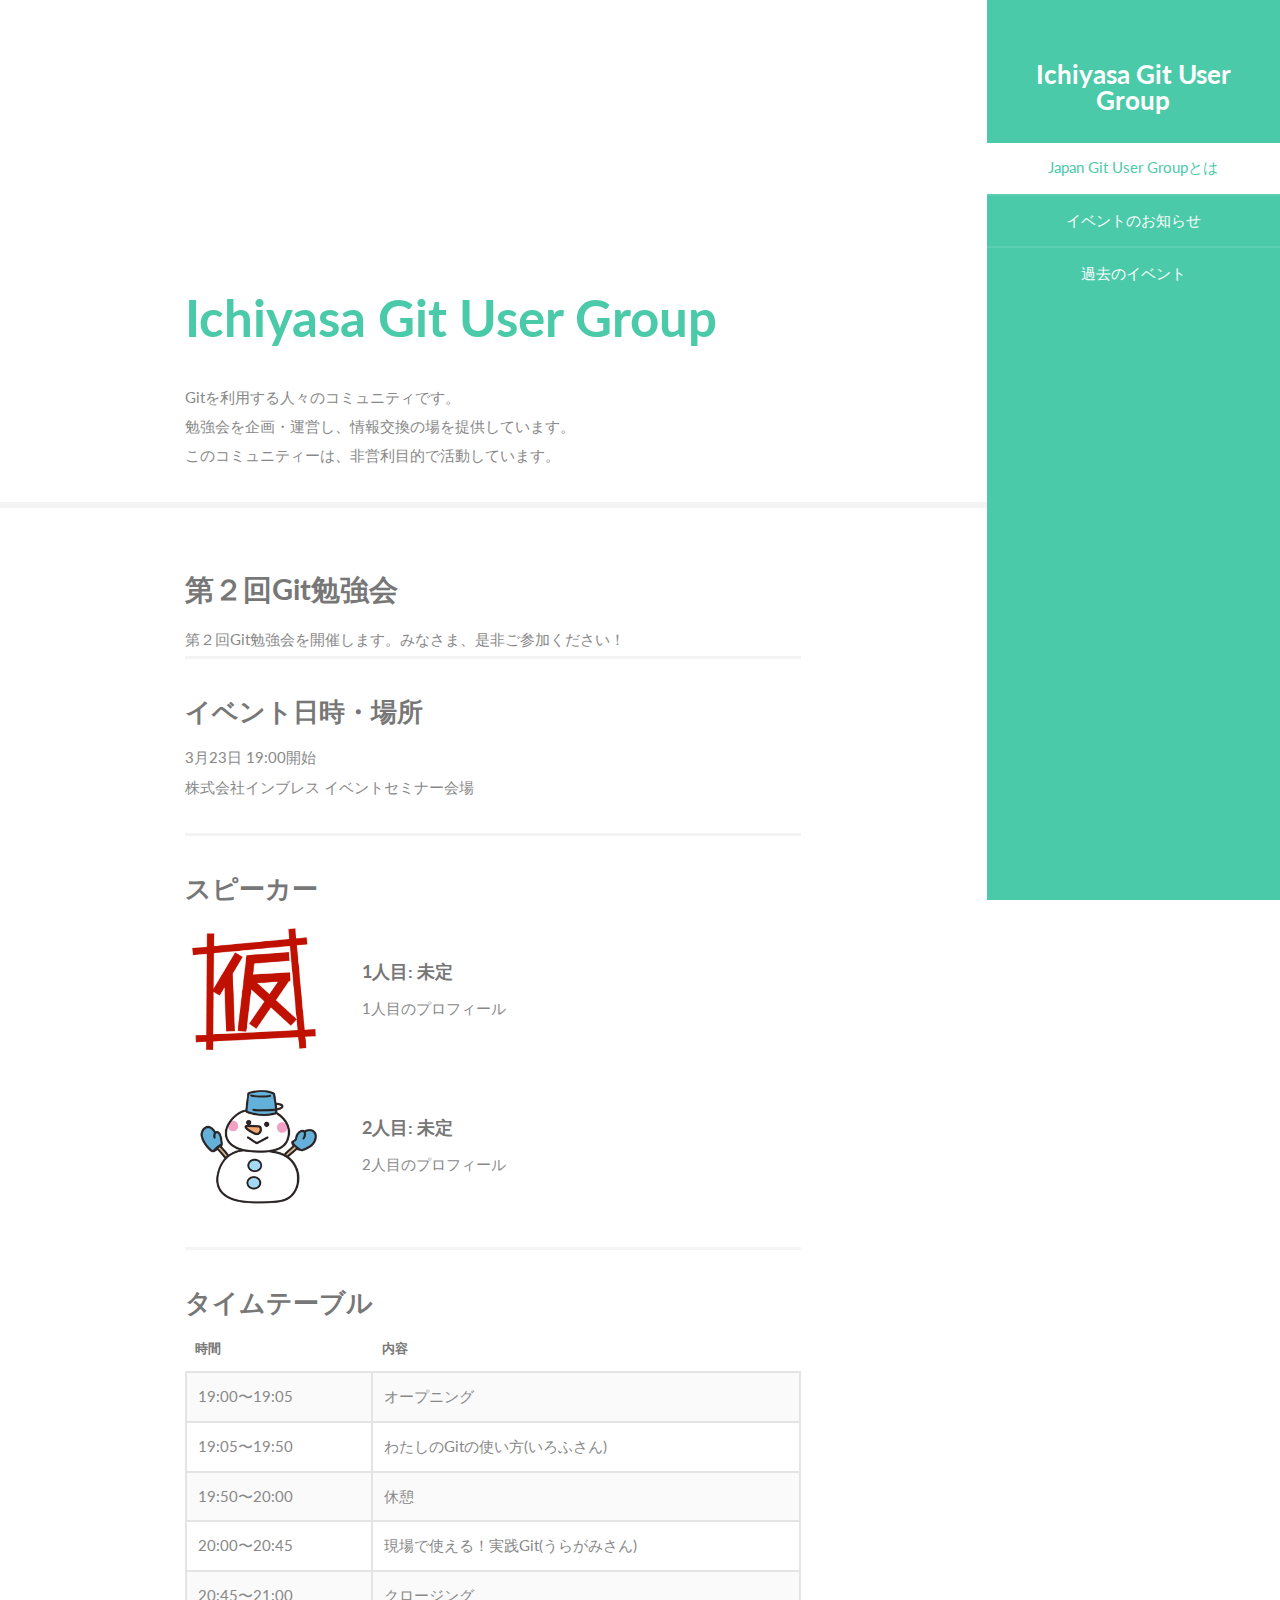
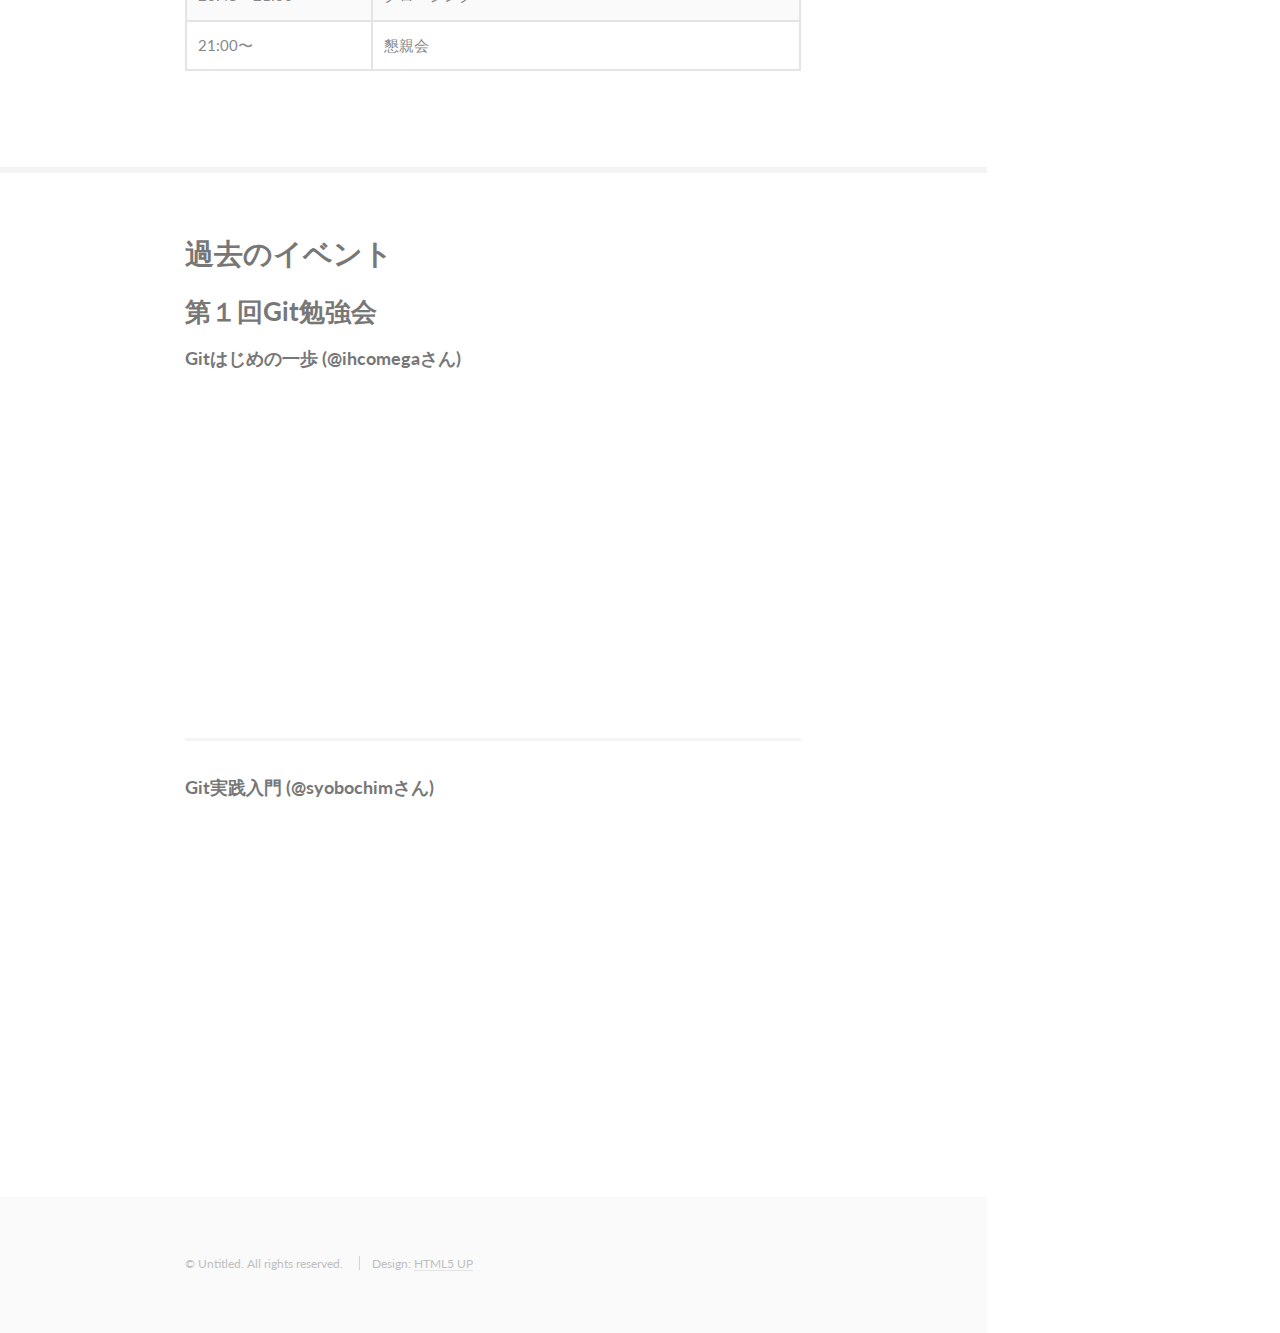
==== index.html @ 92451084 "セッション情報を記載した" ====
<!DOCTYPE HTML>
<!--
	Read Only by HTML5 UP
	html5up.net | @ajlkn
	Free for personal and commercial use under the CCA 3.0 license (html5up.net/license)
-->
<html>
<head>
    <title>Ichiyasa Git User Group</title>
    <meta charset="utf-8"/>
    <meta name="viewport" content="width=device-width, initial-scale=1"/>
    <link rel="stylesheet" href="assets/css/main.css"/>
</head>
<body>

<!-- Header -->
<section id="header">
    <header>
        <span class="image avatar"><img src="images/avatar.png" alt=""/></span>
        <h1 id="logo"><a href="#">Ichiyasa Git User Group</a></h1>
    </header>
    <nav id="nav">
        <ul>
            <li><a href="#one" class="active">Japan Git User Groupとは</a></li>
            <li><a href="#two">イベントのお知らせ</a></li>
            <li><a href="#three">過去のイベント</a></li>
        </ul>
    </nav>
</section>

<!-- Wrapper -->
<div id="wrapper">

    <!-- Main -->
    <div id="main">

        <!-- One -->
        <section id="one">
            <div class="container">
                <header class="major">
                    <h2>Ichiyasa Git User Group</h2>
                </header>
                <p>Gitを利用する人々のコミュニティです。</p>
                <p>勉強会を企画・運営し、情報交換の場を提供しています。</p>
                <p>このコミュニティーは、非営利目的で活動しています。</p>
            </div>
        </section>

        <!-- Two -->
        <section id="two">
            <div class="container">
                <h2>第２回Git勉強会</h2>
                <div class="features">
                    <p>第２回Git勉強会を開催します。みなさま、是非ご参加ください！</p>
                    <article>
                        <h3>イベント日時・場所</h3>
                        <p>3月23日 19:00開始</p>
                        <p>株式会社インブレス イベントセミナー会場</p>
                    </article>
                    <article>
                        <h3>スピーカー</h3>
                        <div class="speaker">
                            <img src="images/speaker1.png" alt="" class="image"/>
                            <div class="inner">
                                <h4>1人目: 未定</h4>
                                <p>1人目のプロフィール</p>
                            </div>
                        </div>
                        <div class="speaker">
                            <img src="images/speaker2.png" alt="" class="image"/>
                            <div class="inner">
                                <h4>2人目: 未定</h4>
                                <p>2人目のプロフィール</p>
                            </div>
                        </div>
                    </article>
                    <article>
                        <h3>タイムテーブル</h3>
                        <div class="table-wrapper">
                            <table class="alt">
                                <thead>
                                <tr>
                                    <th>時間</th>
                                    <th>内容</th>
                                </tr>
                                </thead>
                                <tbody>
                                <tr>
                                    <td>19:00〜19:05</td>
                                    <td>オープニング</td>
                                </tr>
                                <tr>
                                    <td>19:05〜19:50</td>
                                    <td>わたしのGitの使い方(いろふさん)</td>
                                </tr>
                                <tr>
                                    <td>19:50〜20:00</td>
                                    <td>休憩</td>
                                </tr>
                                <tr>
                                    <td>20:00〜20:45</td>
                                    <td>現場で使える！実践Git(うらがみさん)</td>
                                </tr>
                                <tr>
                                    <td>20:45〜21:00</td>
                                    <td>クロージング</td>
                                </tr>
                                <tr>
                                    <td>21:00〜</td>
                                    <td>懇親会</td>
                                </tr>
                                </tbody>
                            </table>
                        </div>
                    </article>
                </div>
            </div>
        </section>

        <!-- Three -->
        <section id="three">
            <div class="container">
                <h2>過去のイベント</h2>
                <h3>第１回Git勉強会</h3>
                <div class="features">
                    <article>
                        <h4>Gitはじめの一歩 (@ihcomegaさん)</h4>
                        <iframe width="560" height="315" src="https://www.youtube.com/embed/RZizY7tGPn8?rel=0"
                                frameborder="0" allow="autoplay; encrypted-media" allowfullscreen></iframe>
                    </article>
                    <article>
                        <h4>Git実践入門 (@syobochimさん)</h4>
                        <iframe width="560" height="315" src="https://www.youtube.com/embed/LocX863UA_w?rel=0"
                                frameborder="0" allow="autoplay; encrypted-media" allowfullscreen></iframe>
                    </article>
                </div>
            </div>
        </section>
    </div>

    <!-- Footer -->
    <section id="footer">
        <div class="container">
            <ul class="copyright">
                <li>&copy; Untitled. All rights reserved.</li>
                <li>Design: <a href="http://html5up.net">HTML5 UP</a></li>
            </ul>
        </div>
    </section>

</div>

<!-- Scripts -->
<script src="assets/js/jquery.min.js"></script>
<script src="assets/js/jquery.scrollzer.min.js"></script>
<script src="assets/js/jquery.scrolly.min.js"></script>
<script src="assets/js/skel.min.js"></script>
<script src="assets/js/util.js"></script>
<script src="assets/js/main.js"></script>

</body>
</html>
---- assets/css/main.css ----
@import url("font-awesome.min.css");
@import url("https://fonts.googleapis.com/css?family=Lato:400,400italic,700,700italic|Source+Code+Pro:400");

/*
	Read Only by HTML5 UP
	html5up.net | @ajlkn
	Free for personal and commercial use under the CCA 3.0 license (html5up.net/license)
*/

/* Reset */

html,
body,
div,
span,
applet,
object,
iframe,
h1,
h2,
h3,
h4,
h5,
h6,
p,
blockquote,
pre,
a,
abbr,
acronym,
address,
big,
cite,
code,
del,
dfn,
em,
img,
ins,
kbd,
q,
s,
samp,
small,
strike,
strong,
sub,
sup,
tt,
var,
b,
u,
i,
center,
dl,
dt,
dd,
ol,
ul,
li,
fieldset,
form,
label,
legend,
table,
caption,
tbody,
tfoot,
thead,
tr,
th,
td,
article,
aside,
canvas,
details,
embed,
figure,
figcaption,
footer,
header,
hgroup,
menu,
nav,
output,
ruby,
section,
summary,
time,
mark,
audio,
video {
	margin: 0;
	padding: 0;
	border: 0;
	font-size: 100%;
	font: inherit;
	vertical-align: baseline;
}

article,
aside,
details,
figcaption,
figure,
footer,
header,
hgroup,
menu,
nav,
section {
	display: block;
}

body {
	line-height: 1;
}

ol,
ul {
	list-style: none;
}

blockquote,
q {
	quotes: none;
}

blockquote:before,
blockquote:after,
q:before,
q:after {
	content: '';
	content: none;
}

table {
	border-collapse: collapse;
	border-spacing: 0;
}

body {
	-webkit-text-size-adjust: none;
}

/* Box Model */

*,
*:before,
*:after {
	-moz-box-sizing: border-box;
	-webkit-box-sizing: border-box;
	box-sizing: border-box;
}

/* Containers */

.container {
	margin-left: auto;
	margin-right: auto;
}

.container.\31 25\25 {
	width: 100%;
	max-width: 56.25em;
	min-width: 45em;
}

.container.\37 5\25 {
	width: 33.75em;
}

.container.\35 0\25 {
	width: 22.5em;
}

.container.\32 5\25 {
	width: 11.25em;
}

.container {
	width: 45em;
}

@media screen and (max-width: 1680px) {

	.container.\31 25\25 {
		width: 100%;
		max-width: 56.25em;
		min-width: 45em;
	}

	.container.\37 5\25 {
		width: 33.75em;
	}

	.container.\35 0\25 {
		width: 22.5em;
	}

	.container.\32 5\25 {
		width: 11.25em;
	}

	.container {
		width: 45em;
	}

}

@media screen and (max-width: 1280px) {

	.container.\31 25\25 {
		width: 100%;
		max-width: 52.5em;
		min-width: 42em;
	}

	.container.\37 5\25 {
		width: 31.5em;
	}

	.container.\35 0\25 {
		width: 21em;
	}

	.container.\32 5\25 {
		width: 10.5em;
	}

	.container {
		width: 42em;
	}

}

@media screen and (max-width: 1024px) {

	.container.\31 25\25 {
		width: 100%;
		max-width: 106.25%;
		min-width: 85%;
	}

	.container.\37 5\25 {
		width: 63.75%;
	}

	.container.\35 0\25 {
		width: 42.5%;
	}

	.container.\32 5\25 {
		width: 21.25%;
	}

	.container {
		width: 85% !important;
	}

}

@media screen and (max-width: 736px) {

	.container.\31 25\25 {
		width: 100%;
		max-width: 112.5%;
		min-width: 90%;
	}

	.container.\37 5\25 {
		width: 67.5%;
	}

	.container.\35 0\25 {
		width: 45%;
	}

	.container.\32 5\25 {
		width: 22.5%;
	}

	.container {
		width: 90% !important;
	}

}

@media screen and (max-width: 480px) {

	.container.\31 25\25 {
		width: 100%;
		max-width: 112.5%;
		min-width: 90%;
	}

	.container.\37 5\25 {
		width: 67.5%;
	}

	.container.\35 0\25 {
		width: 45%;
	}

	.container.\32 5\25 {
		width: 22.5%;
	}

	.container {
		width: 90% !important;
	}

}

/* Grid */

.row {
	border-bottom: solid 1px transparent;
	-moz-box-sizing: border-box;
	-webkit-box-sizing: border-box;
	box-sizing: border-box;
}

.row>* {
	float: left;
	-moz-box-sizing: border-box;
	-webkit-box-sizing: border-box;
	box-sizing: border-box;
}

.row:after,
.row:before {
	content: '';
	display: block;
	clear: both;
	height: 0;
}

.row.uniform>*> :first-child {
	margin-top: 0;
}

.row.uniform>*> :last-child {
	margin-bottom: 0;
}

.row.\30 \25>* {
	padding: 0 0 0 0em;
}

.row.\30 \25 {
	margin: 0 0 -1px 0em;
}

.row.uniform.\30 \25>* {
	padding: 0em 0 0 0em;
}

.row.uniform.\30 \25 {
	margin: 0em 0 -1px 0em;
}

.row>* {
	padding: 0 0 0 2em;
}

.row {
	margin: 0 0 -1px -2em;
}

.row.uniform>* {
	padding: 2em 0 0 2em;
}

.row.uniform {
	margin: -2em 0 -1px -2em;
}

.row.\32 00\25>* {
	padding: 0 0 0 4em;
}

.row.\32 00\25 {
	margin: 0 0 -1px -4em;
}

.row.uniform.\32 00\25>* {
	padding: 4em 0 0 4em;
}

.row.uniform.\32 00\25 {
	margin: -4em 0 -1px -4em;
}

.row.\31 50\25>* {
	padding: 0 0 0 3em;
}

.row.\31 50\25 {
	margin: 0 0 -1px -3em;
}

.row.uniform.\31 50\25>* {
	padding: 3em 0 0 3em;
}

.row.uniform.\31 50\25 {
	margin: -3em 0 -1px -3em;
}

.row.\35 0\25>* {
	padding: 0 0 0 1em;
}

.row.\35 0\25 {
	margin: 0 0 -1px -1em;
}

.row.uniform.\35 0\25>* {
	padding: 1em 0 0 1em;
}

.row.uniform.\35 0\25 {
	margin: -1em 0 -1px -1em;
}

.row.\32 5\25>* {
	padding: 0 0 0 0.5em;
}

.row.\32 5\25 {
	margin: 0 0 -1px -0.5em;
}

.row.uniform.\32 5\25>* {
	padding: 0.5em 0 0 0.5em;
}

.row.uniform.\32 5\25 {
	margin: -0.5em 0 -1px -0.5em;
}

.\31 2u,
.\31 2u\24 {
	width: 100%;
	clear: none;
	margin-left: 0;
}

.\31 1u,
.\31 1u\24 {
	width: 91.6666666667%;
	clear: none;
	margin-left: 0;
}

.\31 0u,
.\31 0u\24 {
	width: 83.3333333333%;
	clear: none;
	margin-left: 0;
}

.\39 u,
.\39 u\24 {
	width: 75%;
	clear: none;
	margin-left: 0;
}

.\38 u,
.\38 u\24 {
	width: 66.6666666667%;
	clear: none;
	margin-left: 0;
}

.\37 u,
.\37 u\24 {
	width: 58.3333333333%;
	clear: none;
	margin-left: 0;
}

.\36 u,
.\36 u\24 {
	width: 50%;
	clear: none;
	margin-left: 0;
}

.\35 u,
.\35 u\24 {
	width: 41.6666666667%;
	clear: none;
	margin-left: 0;
}

.\34 u,
.\34 u\24 {
	width: 33.3333333333%;
	clear: none;
	margin-left: 0;
}

.\33 u,
.\33 u\24 {
	width: 25%;
	clear: none;
	margin-left: 0;
}

.\32 u,
.\32 u\24 {
	width: 16.6666666667%;
	clear: none;
	margin-left: 0;
}

.\31 u,
.\31 u\24 {
	width: 8.3333333333%;
	clear: none;
	margin-left: 0;
}

.\31 2u\24+*,
.\31 1u\24+*,
.\31 0u\24+*,
.\39 u\24+*,
.\38 u\24+*,
.\37 u\24+*,
.\36 u\24+*,
.\35 u\24+*,
.\34 u\24+*,
.\33 u\24+*,
.\32 u\24+*,
.\31 u\24+* {
	clear: left;
}

.\-11u {
	margin-left: 91.66667%;
}

.\-10u {
	margin-left: 83.33333%;
}

.\-9u {
	margin-left: 75%;
}

.\-8u {
	margin-left: 66.66667%;
}

.\-7u {
	margin-left: 58.33333%;
}

.\-6u {
	margin-left: 50%;
}

.\-5u {
	margin-left: 41.66667%;
}

.\-4u {
	margin-left: 33.33333%;
}

.\-3u {
	margin-left: 25%;
}

.\-2u {
	margin-left: 16.66667%;
}

.\-1u {
	margin-left: 8.33333%;
}

@media screen and (max-width: 1680px) {

	.row>* {
		padding: 0 0 0 2em;
	}

	.row {
		margin: 0 0 -1px -2em;
	}

	.row.uniform>* {
		padding: 2em 0 0 2em;
	}

	.row.uniform {
		margin: -2em 0 -1px -2em;
	}

	.row.\32 00\25>* {
		padding: 0 0 0 4em;
	}

	.row.\32 00\25 {
		margin: 0 0 -1px -4em;
	}

	.row.uniform.\32 00\25>* {
		padding: 4em 0 0 4em;
	}

	.row.uniform.\32 00\25 {
		margin: -4em 0 -1px -4em;
	}

	.row.\31 50\25>* {
		padding: 0 0 0 3em;
	}

	.row.\31 50\25 {
		margin: 0 0 -1px -3em;
	}

	.row.uniform.\31 50\25>* {
		padding: 3em 0 0 3em;
	}

	.row.uniform.\31 50\25 {
		margin: -3em 0 -1px -3em;
	}

	.row.\35 0\25>* {
		padding: 0 0 0 1em;
	}

	.row.\35 0\25 {
		margin: 0 0 -1px -1em;
	}

	.row.uniform.\35 0\25>* {
		padding: 1em 0 0 1em;
	}

	.row.uniform.\35 0\25 {
		margin: -1em 0 -1px -1em;
	}

	.row.\32 5\25>* {
		padding: 0 0 0 0.5em;
	}

	.row.\32 5\25 {
		margin: 0 0 -1px -0.5em;
	}

	.row.uniform.\32 5\25>* {
		padding: 0.5em 0 0 0.5em;
	}

	.row.uniform.\32 5\25 {
		margin: -0.5em 0 -1px -0.5em;
	}

	.\31 2u\28xlarge\29,
	.\31 2u\24\28xlarge\29 {
		width: 100%;
		clear: none;
		margin-left: 0;
	}

	.\31 1u\28xlarge\29,
	.\31 1u\24\28xlarge\29 {
		width: 91.6666666667%;
		clear: none;
		margin-left: 0;
	}

	.\31 0u\28xlarge\29,
	.\31 0u\24\28xlarge\29 {
		width: 83.3333333333%;
		clear: none;
		margin-left: 0;
	}

	.\39 u\28xlarge\29,
	.\39 u\24\28xlarge\29 {
		width: 75%;
		clear: none;
		margin-left: 0;
	}

	.\38 u\28xlarge\29,
	.\38 u\24\28xlarge\29 {
		width: 66.6666666667%;
		clear: none;
		margin-left: 0;
	}

	.\37 u\28xlarge\29,
	.\37 u\24\28xlarge\29 {
		width: 58.3333333333%;
		clear: none;
		margin-left: 0;
	}

	.\36 u\28xlarge\29,
	.\36 u\24\28xlarge\29 {
		width: 50%;
		clear: none;
		margin-left: 0;
	}

	.\35 u\28xlarge\29,
	.\35 u\24\28xlarge\29 {
		width: 41.6666666667%;
		clear: none;
		margin-left: 0;
	}

	.\34 u\28xlarge\29,
	.\34 u\24\28xlarge\29 {
		width: 33.3333333333%;
		clear: none;
		margin-left: 0;
	}

	.\33 u\28xlarge\29,
	.\33 u\24\28xlarge\29 {
		width: 25%;
		clear: none;
		margin-left: 0;
	}

	.\32 u\28xlarge\29,
	.\32 u\24\28xlarge\29 {
		width: 16.6666666667%;
		clear: none;
		margin-left: 0;
	}

	.\31 u\28xlarge\29,
	.\31 u\24\28xlarge\29 {
		width: 8.3333333333%;
		clear: none;
		margin-left: 0;
	}

	.\31 2u\24\28xlarge\29+*,
	.\31 1u\24\28xlarge\29+*,
	.\31 0u\24\28xlarge\29+*,
	.\39 u\24\28xlarge\29+*,
	.\38 u\24\28xlarge\29+*,
	.\37 u\24\28xlarge\29+*,
	.\36 u\24\28xlarge\29+*,
	.\35 u\24\28xlarge\29+*,
	.\34 u\24\28xlarge\29+*,
	.\33 u\24\28xlarge\29+*,
	.\32 u\24\28xlarge\29+*,
	.\31 u\24\28xlarge\29+* {
		clear: left;
	}

	.\-11u\28xlarge\29 {
		margin-left: 91.66667%;
	}

	.\-10u\28xlarge\29 {
		margin-left: 83.33333%;
	}

	.\-9u\28xlarge\29 {
		margin-left: 75%;
	}

	.\-8u\28xlarge\29 {
		margin-left: 66.66667%;
	}

	.\-7u\28xlarge\29 {
		margin-left: 58.33333%;
	}

	.\-6u\28xlarge\29 {
		margin-left: 50%;
	}

	.\-5u\28xlarge\29 {
		margin-left: 41.66667%;
	}

	.\-4u\28xlarge\29 {
		margin-left: 33.33333%;
	}

	.\-3u\28xlarge\29 {
		margin-left: 25%;
	}

	.\-2u\28xlarge\29 {
		margin-left: 16.66667%;
	}

	.\-1u\28xlarge\29 {
		margin-left: 8.33333%;
	}

}

@media screen and (max-width: 1280px) {

	.row>* {
		padding: 0 0 0 1.5em;
	}

	.row {
		margin: 0 0 -1px -1.5em;
	}

	.row.uniform>* {
		padding: 1.5em 0 0 1.5em;
	}

	.row.uniform {
		margin: -1.5em 0 -1px -1.5em;
	}

	.row.\32 00\25>* {
		padding: 0 0 0 3em;
	}

	.row.\32 00\25 {
		margin: 0 0 -1px -3em;
	}

	.row.uniform.\32 00\25>* {
		padding: 3em 0 0 3em;
	}

	.row.uniform.\32 00\25 {
		margin: -3em 0 -1px -3em;
	}

	.row.\31 50\25>* {
		padding: 0 0 0 2.25em;
	}

	.row.\31 50\25 {
		margin: 0 0 -1px -2.25em;
	}

	.row.uniform.\31 50\25>* {
		padding: 2.25em 0 0 2.25em;
	}

	.row.uniform.\31 50\25 {
		margin: -2.25em 0 -1px -2.25em;
	}

	.row.\35 0\25>* {
		padding: 0 0 0 0.75em;
	}

	.row.\35 0\25 {
		margin: 0 0 -1px -0.75em;
	}

	.row.uniform.\35 0\25>* {
		padding: 0.75em 0 0 0.75em;
	}

	.row.uniform.\35 0\25 {
		margin: -0.75em 0 -1px -0.75em;
	}

	.row.\32 5\25>* {
		padding: 0 0 0 0.375em;
	}

	.row.\32 5\25 {
		margin: 0 0 -1px -0.375em;
	}

	.row.uniform.\32 5\25>* {
		padding: 0.375em 0 0 0.375em;
	}

	.row.uniform.\32 5\25 {
		margin: -0.375em 0 -1px -0.375em;
	}

	.\31 2u\28large\29,
	.\31 2u\24\28large\29 {
		width: 100%;
		clear: none;
		margin-left: 0;
	}

	.\31 1u\28large\29,
	.\31 1u\24\28large\29 {
		width: 91.6666666667%;
		clear: none;
		margin-left: 0;
	}

	.\31 0u\28large\29,
	.\31 0u\24\28large\29 {
		width: 83.3333333333%;
		clear: none;
		margin-left: 0;
	}

	.\39 u\28large\29,
	.\39 u\24\28large\29 {
		width: 75%;
		clear: none;
		margin-left: 0;
	}

	.\38 u\28large\29,
	.\38 u\24\28large\29 {
		width: 66.6666666667%;
		clear: none;
		margin-left: 0;
	}

	.\37 u\28large\29,
	.\37 u\24\28large\29 {
		width: 58.3333333333%;
		clear: none;
		margin-left: 0;
	}

	.\36 u\28large\29,
	.\36 u\24\28large\29 {
		width: 50%;
		clear: none;
		margin-left: 0;
	}

	.\35 u\28large\29,
	.\35 u\24\28large\29 {
		width: 41.6666666667%;
		clear: none;
		margin-left: 0;
	}

	.\34 u\28large\29,
	.\34 u\24\28large\29 {
		width: 33.3333333333%;
		clear: none;
		margin-left: 0;
	}

	.\33 u\28large\29,
	.\33 u\24\28large\29 {
		width: 25%;
		clear: none;
		margin-left: 0;
	}

	.\32 u\28large\29,
	.\32 u\24\28large\29 {
		width: 16.6666666667%;
		clear: none;
		margin-left: 0;
	}

	.\31 u\28large\29,
	.\31 u\24\28large\29 {
		width: 8.3333333333%;
		clear: none;
		margin-left: 0;
	}

	.\31 2u\24\28large\29+*,
	.\31 1u\24\28large\29+*,
	.\31 0u\24\28large\29+*,
	.\39 u\24\28large\29+*,
	.\38 u\24\28large\29+*,
	.\37 u\24\28large\29+*,
	.\36 u\24\28large\29+*,
	.\35 u\24\28large\29+*,
	.\34 u\24\28large\29+*,
	.\33 u\24\28large\29+*,
	.\32 u\24\28large\29+*,
	.\31 u\24\28large\29+* {
		clear: left;
	}

	.\-11u\28large\29 {
		margin-left: 91.66667%;
	}

	.\-10u\28large\29 {
		margin-left: 83.33333%;
	}

	.\-9u\28large\29 {
		margin-left: 75%;
	}

	.\-8u\28large\29 {
		margin-left: 66.66667%;
	}

	.\-7u\28large\29 {
		margin-left: 58.33333%;
	}

	.\-6u\28large\29 {
		margin-left: 50%;
	}

	.\-5u\28large\29 {
		margin-left: 41.66667%;
	}

	.\-4u\28large\29 {
		margin-left: 33.33333%;
	}

	.\-3u\28large\29 {
		margin-left: 25%;
	}

	.\-2u\28large\29 {
		margin-left: 16.66667%;
	}

	.\-1u\28large\29 {
		margin-left: 8.33333%;
	}

}

@media screen and (max-width: 1024px) {

	.row>* {
		padding: 0 0 0 1.5em;
	}

	.row {
		margin: 0 0 -1px -1.5em;
	}

	.row.uniform>* {
		padding: 1.5em 0 0 1.5em;
	}

	.row.uniform {
		margin: -1.5em 0 -1px -1.5em;
	}

	.row.\32 00\25>* {
		padding: 0 0 0 3em;
	}

	.row.\32 00\25 {
		margin: 0 0 -1px -3em;
	}

	.row.uniform.\32 00\25>* {
		padding: 3em 0 0 3em;
	}

	.row.uniform.\32 00\25 {
		margin: -3em 0 -1px -3em;
	}

	.row.\31 50\25>* {
		padding: 0 0 0 2.25em;
	}

	.row.\31 50\25 {
		margin: 0 0 -1px -2.25em;
	}

	.row.uniform.\31 50\25>* {
		padding: 2.25em 0 0 2.25em;
	}

	.row.uniform.\31 50\25 {
		margin: -2.25em 0 -1px -2.25em;
	}

	.row.\35 0\25>* {
		padding: 0 0 0 0.75em;
	}

	.row.\35 0\25 {
		margin: 0 0 -1px -0.75em;
	}

	.row.uniform.\35 0\25>* {
		padding: 0.75em 0 0 0.75em;
	}

	.row.uniform.\35 0\25 {
		margin: -0.75em 0 -1px -0.75em;
	}

	.row.\32 5\25>* {
		padding: 0 0 0 0.375em;
	}

	.row.\32 5\25 {
		margin: 0 0 -1px -0.375em;
	}

	.row.uniform.\32 5\25>* {
		padding: 0.375em 0 0 0.375em;
	}

	.row.uniform.\32 5\25 {
		margin: -0.375em 0 -1px -0.375em;
	}

	.\31 2u\28medium\29,
	.\31 2u\24\28medium\29 {
		width: 100%;
		clear: none;
		margin-left: 0;
	}

	.\31 1u\28medium\29,
	.\31 1u\24\28medium\29 {
		width: 91.6666666667%;
		clear: none;
		margin-left: 0;
	}

	.\31 0u\28medium\29,
	.\31 0u\24\28medium\29 {
		width: 83.3333333333%;
		clear: none;
		margin-left: 0;
	}

	.\39 u\28medium\29,
	.\39 u\24\28medium\29 {
		width: 75%;
		clear: none;
		margin-left: 0;
	}

	.\38 u\28medium\29,
	.\38 u\24\28medium\29 {
		width: 66.6666666667%;
		clear: none;
		margin-left: 0;
	}

	.\37 u\28medium\29,
	.\37 u\24\28medium\29 {
		width: 58.3333333333%;
		clear: none;
		margin-left: 0;
	}

	.\36 u\28medium\29,
	.\36 u\24\28medium\29 {
		width: 50%;
		clear: none;
		margin-left: 0;
	}

	.\35 u\28medium\29,
	.\35 u\24\28medium\29 {
		width: 41.6666666667%;
		clear: none;
		margin-left: 0;
	}

	.\34 u\28medium\29,
	.\34 u\24\28medium\29 {
		width: 33.3333333333%;
		clear: none;
		margin-left: 0;
	}

	.\33 u\28medium\29,
	.\33 u\24\28medium\29 {
		width: 25%;
		clear: none;
		margin-left: 0;
	}

	.\32 u\28medium\29,
	.\32 u\24\28medium\29 {
		width: 16.6666666667%;
		clear: none;
		margin-left: 0;
	}

	.\31 u\28medium\29,
	.\31 u\24\28medium\29 {
		width: 8.3333333333%;
		clear: none;
		margin-left: 0;
	}

	.\31 2u\24\28medium\29+*,
	.\31 1u\24\28medium\29+*,
	.\31 0u\24\28medium\29+*,
	.\39 u\24\28medium\29+*,
	.\38 u\24\28medium\29+*,
	.\37 u\24\28medium\29+*,
	.\36 u\24\28medium\29+*,
	.\35 u\24\28medium\29+*,
	.\34 u\24\28medium\29+*,
	.\33 u\24\28medium\29+*,
	.\32 u\24\28medium\29+*,
	.\31 u\24\28medium\29+* {
		clear: left;
	}

	.\-11u\28medium\29 {
		margin-left: 91.66667%;
	}

	.\-10u\28medium\29 {
		margin-left: 83.33333%;
	}

	.\-9u\28medium\29 {
		margin-left: 75%;
	}

	.\-8u\28medium\29 {
		margin-left: 66.66667%;
	}

	.\-7u\28medium\29 {
		margin-left: 58.33333%;
	}

	.\-6u\28medium\29 {
		margin-left: 50%;
	}

	.\-5u\28medium\29 {
		margin-left: 41.66667%;
	}

	.\-4u\28medium\29 {
		margin-left: 33.33333%;
	}

	.\-3u\28medium\29 {
		margin-left: 25%;
	}

	.\-2u\28medium\29 {
		margin-left: 16.66667%;
	}

	.\-1u\28medium\29 {
		margin-left: 8.33333%;
	}

}

@media screen and (max-width: 736px) {

	.row>* {
		padding: 0 0 0 1.25em;
	}

	.row {
		margin: 0 0 -1px -1.25em;
	}

	.row.uniform>* {
		padding: 1.25em 0 0 1.25em;
	}

	.row.uniform {
		margin: -1.25em 0 -1px -1.25em;
	}

	.row.\32 00\25>* {
		padding: 0 0 0 2.5em;
	}

	.row.\32 00\25 {
		margin: 0 0 -1px -2.5em;
	}

	.row.uniform.\32 00\25>* {
		padding: 2.5em 0 0 2.5em;
	}

	.row.uniform.\32 00\25 {
		margin: -2.5em 0 -1px -2.5em;
	}

	.row.\31 50\25>* {
		padding: 0 0 0 1.875em;
	}

	.row.\31 50\25 {
		margin: 0 0 -1px -1.875em;
	}

	.row.uniform.\31 50\25>* {
		padding: 1.875em 0 0 1.875em;
	}

	.row.uniform.\31 50\25 {
		margin: -1.875em 0 -1px -1.875em;
	}

	.row.\35 0\25>* {
		padding: 0 0 0 0.625em;
	}

	.row.\35 0\25 {
		margin: 0 0 -1px -0.625em;
	}

	.row.uniform.\35 0\25>* {
		padding: 0.625em 0 0 0.625em;
	}

	.row.uniform.\35 0\25 {
		margin: -0.625em 0 -1px -0.625em;
	}

	.row.\32 5\25>* {
		padding: 0 0 0 0.3125em;
	}

	.row.\32 5\25 {
		margin: 0 0 -1px -0.3125em;
	}

	.row.uniform.\32 5\25>* {
		padding: 0.3125em 0 0 0.3125em;
	}

	.row.uniform.\32 5\25 {
		margin: -0.3125em 0 -1px -0.3125em;
	}

	.\31 2u\28small\29,
	.\31 2u\24\28small\29 {
		width: 100%;
		clear: none;
		margin-left: 0;
	}

	.\31 1u\28small\29,
	.\31 1u\24\28small\29 {
		width: 91.6666666667%;
		clear: none;
		margin-left: 0;
	}

	.\31 0u\28small\29,
	.\31 0u\24\28small\29 {
		width: 83.3333333333%;
		clear: none;
		margin-left: 0;
	}

	.\39 u\28small\29,
	.\39 u\24\28small\29 {
		width: 75%;
		clear: none;
		margin-left: 0;
	}

	.\38 u\28small\29,
	.\38 u\24\28small\29 {
		width: 66.6666666667%;
		clear: none;
		margin-left: 0;
	}

	.\37 u\28small\29,
	.\37 u\24\28small\29 {
		width: 58.3333333333%;
		clear: none;
		margin-left: 0;
	}

	.\36 u\28small\29,
	.\36 u\24\28small\29 {
		width: 50%;
		clear: none;
		margin-left: 0;
	}

	.\35 u\28small\29,
	.\35 u\24\28small\29 {
		width: 41.6666666667%;
		clear: none;
		margin-left: 0;
	}

	.\34 u\28small\29,
	.\34 u\24\28small\29 {
		width: 33.3333333333%;
		clear: none;
		margin-left: 0;
	}

	.\33 u\28small\29,
	.\33 u\24\28small\29 {
		width: 25%;
		clear: none;
		margin-left: 0;
	}

	.\32 u\28small\29,
	.\32 u\24\28small\29 {
		width: 16.6666666667%;
		clear: none;
		margin-left: 0;
	}

	.\31 u\28small\29,
	.\31 u\24\28small\29 {
		width: 8.3333333333%;
		clear: none;
		margin-left: 0;
	}

	.\31 2u\24\28small\29+*,
	.\31 1u\24\28small\29+*,
	.\31 0u\24\28small\29+*,
	.\39 u\24\28small\29+*,
	.\38 u\24\28small\29+*,
	.\37 u\24\28small\29+*,
	.\36 u\24\28small\29+*,
	.\35 u\24\28small\29+*,
	.\34 u\24\28small\29+*,
	.\33 u\24\28small\29+*,
	.\32 u\24\28small\29+*,
	.\31 u\24\28small\29+* {
		clear: left;
	}

	.\-11u\28small\29 {
		margin-left: 91.66667%;
	}

	.\-10u\28small\29 {
		margin-left: 83.33333%;
	}

	.\-9u\28small\29 {
		margin-left: 75%;
	}

	.\-8u\28small\29 {
		margin-left: 66.66667%;
	}

	.\-7u\28small\29 {
		margin-left: 58.33333%;
	}

	.\-6u\28small\29 {
		margin-left: 50%;
	}

	.\-5u\28small\29 {
		margin-left: 41.66667%;
	}

	.\-4u\28small\29 {
		margin-left: 33.33333%;
	}

	.\-3u\28small\29 {
		margin-left: 25%;
	}

	.\-2u\28small\29 {
		margin-left: 16.66667%;
	}

	.\-1u\28small\29 {
		margin-left: 8.33333%;
	}

}

@media screen and (max-width: 480px) {

	.row>* {
		padding: 0 0 0 1.25em;
	}

	.row {
		margin: 0 0 -1px -1.25em;
	}

	.row.uniform>* {
		padding: 1.25em 0 0 1.25em;
	}

	.row.uniform {
		margin: -1.25em 0 -1px -1.25em;
	}

	.row.\32 00\25>* {
		padding: 0 0 0 2.5em;
	}

	.row.\32 00\25 {
		margin: 0 0 -1px -2.5em;
	}

	.row.uniform.\32 00\25>* {
		padding: 2.5em 0 0 2.5em;
	}

	.row.uniform.\32 00\25 {
		margin: -2.5em 0 -1px -2.5em;
	}

	.row.\31 50\25>* {
		padding: 0 0 0 1.875em;
	}

	.row.\31 50\25 {
		margin: 0 0 -1px -1.875em;
	}

	.row.uniform.\31 50\25>* {
		padding: 1.875em 0 0 1.875em;
	}

	.row.uniform.\31 50\25 {
		margin: -1.875em 0 -1px -1.875em;
	}

	.row.\35 0\25>* {
		padding: 0 0 0 0.625em;
	}

	.row.\35 0\25 {
		margin: 0 0 -1px -0.625em;
	}

	.row.uniform.\35 0\25>* {
		padding: 0.625em 0 0 0.625em;
	}

	.row.uniform.\35 0\25 {
		margin: -0.625em 0 -1px -0.625em;
	}

	.row.\32 5\25>* {
		padding: 0 0 0 0.3125em;
	}

	.row.\32 5\25 {
		margin: 0 0 -1px -0.3125em;
	}

	.row.uniform.\32 5\25>* {
		padding: 0.3125em 0 0 0.3125em;
	}

	.row.uniform.\32 5\25 {
		margin: -0.3125em 0 -1px -0.3125em;
	}

	.\31 2u\28xsmall\29,
	.\31 2u\24\28xsmall\29 {
		width: 100%;
		clear: none;
		margin-left: 0;
	}

	.\31 1u\28xsmall\29,
	.\31 1u\24\28xsmall\29 {
		width: 91.6666666667%;
		clear: none;
		margin-left: 0;
	}

	.\31 0u\28xsmall\29,
	.\31 0u\24\28xsmall\29 {
		width: 83.3333333333%;
		clear: none;
		margin-left: 0;
	}

	.\39 u\28xsmall\29,
	.\39 u\24\28xsmall\29 {
		width: 75%;
		clear: none;
		margin-left: 0;
	}

	.\38 u\28xsmall\29,
	.\38 u\24\28xsmall\29 {
		width: 66.6666666667%;
		clear: none;
		margin-left: 0;
	}

	.\37 u\28xsmall\29,
	.\37 u\24\28xsmall\29 {
		width: 58.3333333333%;
		clear: none;
		margin-left: 0;
	}

	.\36 u\28xsmall\29,
	.\36 u\24\28xsmall\29 {
		width: 50%;
		clear: none;
		margin-left: 0;
	}

	.\35 u\28xsmall\29,
	.\35 u\24\28xsmall\29 {
		width: 41.6666666667%;
		clear: none;
		margin-left: 0;
	}

	.\34 u\28xsmall\29,
	.\34 u\24\28xsmall\29 {
		width: 33.3333333333%;
		clear: none;
		margin-left: 0;
	}

	.\33 u\28xsmall\29,
	.\33 u\24\28xsmall\29 {
		width: 25%;
		clear: none;
		margin-left: 0;
	}

	.\32 u\28xsmall\29,
	.\32 u\24\28xsmall\29 {
		width: 16.6666666667%;
		clear: none;
		margin-left: 0;
	}

	.\31 u\28xsmall\29,
	.\31 u\24\28xsmall\29 {
		width: 8.3333333333%;
		clear: none;
		margin-left: 0;
	}

	.\31 2u\24\28xsmall\29+*,
	.\31 1u\24\28xsmall\29+*,
	.\31 0u\24\28xsmall\29+*,
	.\39 u\24\28xsmall\29+*,
	.\38 u\24\28xsmall\29+*,
	.\37 u\24\28xsmall\29+*,
	.\36 u\24\28xsmall\29+*,
	.\35 u\24\28xsmall\29+*,
	.\34 u\24\28xsmall\29+*,
	.\33 u\24\28xsmall\29+*,
	.\32 u\24\28xsmall\29+*,
	.\31 u\24\28xsmall\29+* {
		clear: left;
	}

	.\-11u\28xsmall\29 {
		margin-left: 91.66667%;
	}

	.\-10u\28xsmall\29 {
		margin-left: 83.33333%;
	}

	.\-9u\28xsmall\29 {
		margin-left: 75%;
	}

	.\-8u\28xsmall\29 {
		margin-left: 66.66667%;
	}

	.\-7u\28xsmall\29 {
		margin-left: 58.33333%;
	}

	.\-6u\28xsmall\29 {
		margin-left: 50%;
	}

	.\-5u\28xsmall\29 {
		margin-left: 41.66667%;
	}

	.\-4u\28xsmall\29 {
		margin-left: 33.33333%;
	}

	.\-3u\28xsmall\29 {
		margin-left: 25%;
	}

	.\-2u\28xsmall\29 {
		margin-left: 16.66667%;
	}

	.\-1u\28xsmall\29 {
		margin-left: 8.33333%;
	}

}

/* Basic */

body {
	background: #fff;
}

body,
input,
select,
textarea {
	color: #888;
	font-family: "Lato", sans-serif;
	font-size: 16pt;
	font-weight: 400;
	line-height: 1.75em;
}

a {
	-moz-transition: color 0.2s ease-in-out, border-color 0.2s ease-in-out;
	-webkit-transition: color 0.2s ease-in-out, border-color 0.2s ease-in-out;
	-ms-transition: color 0.2s ease-in-out, border-color 0.2s ease-in-out;
	transition: color 0.2s ease-in-out, border-color 0.2s ease-in-out;
	border-bottom: solid 1px #e4e4e4;
	color: inherit;
	text-decoration: none;
}

a:hover {
	border-bottom-color: transparent;
	color: #4acaa8 !important;
}

strong,
b {
	color: #777;
	font-weight: 700;
}

em,
i {
	font-style: italic;
}

p {
	margin: 0 0 0.25em 0;
}

h1,
h2,
h3,
h4,
h5,
h6 {
	color: #777;
	font-weight: 700;
	line-height: 1em;
	margin: 0 0 0.5625em 0;
}

h1 a,
h2 a,
h3 a,
h4 a,
h5 a,
h6 a {
	border: 0;
	color: inherit;
	text-decoration: none;
}

h2 {
	font-size: 2em;
	line-height: 1.5em;
}

h3 {
	font-size: 1.75em;
	line-height: 1.5em;
}

h4 {
	font-size: 1.25em;
	line-height: 1.5em;
}

h5 {
	font-size: 0.9em;
	line-height: 1.5em;
}

h6 {
	font-size: 0.7em;
	line-height: 1.5em;
}

sub {
	font-size: 0.8em;
	position: relative;
	top: 0.5em;
}

sup {
	font-size: 0.8em;
	position: relative;
	top: -0.5em;
}

hr {
	border: 0;
	border-bottom: solid 2px #f4f4f4;
	margin: 2.25em 0;
}

hr.major {
	margin: 3.375em 0;
}

blockquote {
	border-left: solid 8px #e4e4e4;
	font-style: italic;
	margin: 0 0 2.25em 0;
	padding: 0.5em 0 0.5em 2em;
}

code {
	background: #555;
	border-radius: 5px;
	color: #fff;
	font-family: "Source Code Pro", monospace;
	font-size: 0.9em;
	margin: 0 0.25em;
	padding: 0.25em 0.65em;
}

pre {
	font-family: "Source Code Pro", monospace;
	font-size: 0.9em;
	margin: 0 0 2.25em 0;
}

pre code {
	-webkit-overflow-scrolling: touch;
	display: block;
	line-height: 1.5em;
	overflow-x: auto;
	padding: 1em 1.5em;
}

.align-left {
	text-align: left;
}

.align-center {
	text-align: center;
}

.align-right {
	text-align: right;
}

/* Section/Article */

section.special,
article.special {
	text-align: center;
}

header p {
	color: #aaa;
	position: relative;
	margin: 0 0 1.6875em 0;
}

header h2+p {
	font-size: 1.25em;
	margin-top: -0.5em;
	line-height: 1.5em;
}

header h3+p {
	font-size: 1.1em;
	margin-top: -0.35em;
	line-height: 1.5em;
}

header h4+p,
header h5+p,
header h6+p {
	font-size: 0.9em;
	margin-top: -0.25em;
	line-height: 1.5em;
}

header.major h2 {
	color: #4acaa8;
	font-size: 3.5em;
}

header.major h2+p {
	color: #777;
	font-size: 1.75em;
	font-weight: 700;
	margin-top: -0.75em;
}

/* Form */

form {
	margin: 0 0 2.25em 0;
}

label {
	color: #777;
	display: block;
	font-size: 0.9em;
	font-weight: 700;
	margin: 0 0 1.125em 0;
}

input::-moz-focus-inner {
	border: 0;
	padding: 0;
}

input[type="text"],
input[type="password"],
input[type="email"],
select,
textarea {
	-moz-appearance: none;
	-webkit-appearance: none;
	-ms-appearance: none;
	appearance: none;
	border-radius: 5px;
	border: none;
	border: solid 2px #e4e4e4;
	color: inherit;
	display: block;
	outline: 0;
	padding: 0 1em;
	text-decoration: none;
	width: 100%;
}

input[type="text"]:invalid,
input[type="password"]:invalid,
input[type="email"]:invalid,
select:invalid,
textarea:invalid {
	box-shadow: none;
}

input[type="text"]:focus,
input[type="password"]:focus,
input[type="email"]:focus,
select:focus,
textarea:focus {
	border-color: #4acaa8;
}

.select-wrapper {
	text-decoration: none;
	display: block;
	position: relative;
}

.select-wrapper:before {
	-moz-osx-font-smoothing: grayscale;
	-webkit-font-smoothing: antialiased;
	font-family: FontAwesome;
	font-style: normal;
	font-weight: normal;
	text-transform: none !important;
}

.select-wrapper:before {
	color: #e4e4e4;
	content: '\f078';
	display: block;
	height: 2.75em;
	line-height: 2.75em;
	pointer-events: none;
	position: absolute;
	right: 0;
	text-align: center;
	top: 0;
	width: 2.75em;
}

.select-wrapper select::-ms-expand {
	display: none;
}

input[type="text"],
input[type="password"],
input[type="email"],
select {
	height: 2.75em;
}

textarea {
	padding: 0.75em 1em;
}

input[type="checkbox"],
input[type="radio"] {
	-moz-appearance: none;
	-webkit-appearance: none;
	-ms-appearance: none;
	appearance: none;
	display: block;
	float: left;
	margin-right: -2em;
	opacity: 0;
	width: 1em;
	z-index: -1;
}

input[type="checkbox"]+label,
input[type="radio"]+label {
	text-decoration: none;
	color: #888;
	cursor: pointer;
	display: inline-block;
	font-size: 1em;
	font-weight: 400;
	padding-left: 2.4em;
	padding-right: 0.75em;
	position: relative;
}

input[type="checkbox"]+label:before,
input[type="radio"]+label:before {
	-moz-osx-font-smoothing: grayscale;
	-webkit-font-smoothing: antialiased;
	font-family: FontAwesome;
	font-style: normal;
	font-weight: normal;
	text-transform: none !important;
}

input[type="checkbox"]+label:before,
input[type="radio"]+label:before {
	background: #fafafa;
	border-radius: 5px;
	border: solid 2px #e4e4e4;
	content: '';
	display: inline-block;
	height: 1.65em;
	left: 0;
	line-height: 1.58125em;
	position: absolute;
	text-align: center;
	top: 0;
	width: 1.65em;
}

input[type="checkbox"]:checked+label:before,
input[type="radio"]:checked+label:before {
	background: #989898;
	border-color: #989898;
	color: #ffffff;
	content: '\f00c';
}

input[type="checkbox"]:focus+label:before,
input[type="radio"]:focus+label:before {
	border-color: #4acaa8;
}

input[type="checkbox"]+label:before {
	border-radius: 5px;
}

input[type="radio"]+label:before {
	border-radius: 100%;
}

::-webkit-input-placeholder {
	color: #aaa !important;
	font-style: italic;
	opacity: 1.0;
}

:-moz-placeholder {
	color: #aaa !important;
	font-style: italic;
	opacity: 1.0;
}

::-moz-placeholder {
	color: #aaa !important;
	font-style: italic;
	opacity: 1.0;
}

:-ms-input-placeholder {
	color: #aaa !important;
	font-style: italic;
	opacity: 1.0;
}

.formerize-placeholder {
	color: #aaa !important;
	font-style: italic;
	opacity: 1.0;
}

/* Box */

.box {
	border-radius: 5px;
	border: solid 2px #e4e4e4;
	margin-bottom: 2.25em;
	padding: 1.5em;
}

.box> :last-child,
.box> :last-child> :last-child,
.box> :last-child> :last-child> :last-child {
	margin-bottom: 0;
}

.box.alt {
	border: 0;
	border-radius: 0;
	padding: 0;
}

/* Icon */

.icon {
	text-decoration: none;
	border-bottom: none;
	position: relative;
}

.icon:before {
	-moz-osx-font-smoothing: grayscale;
	-webkit-font-smoothing: antialiased;
	font-family: FontAwesome;
	font-style: normal;
	font-weight: normal;
	text-transform: none !important;
}

.icon>.label {
	display: none;
}

/* Image */

.image {
	border-radius: 5px;
	border: 0;
	display: inline-block;
	position: relative;
}

.image img {
	border-radius: 5px;
	display: block;
}

.image.left {
	float: left;
	margin: 0 2.5em 2em 0;
	top: 0.25em;
}

.image.right {
	float: right;
	margin: 0 0 2em 2.5em;
	top: 0.25em;
}

.image.fit {
	display: block;
	margin: 0 0 2.25em 0;
	width: 100%;
}

.image.fit img {
	display: block;
	width: 100%;
}

.image.avatar {
	border-radius: 100%;
	overflow: hidden;
}

.image.avatar img {
	border-radius: 100%;
	display: block;
	width: 100%;
}

/* List */

ol {
	list-style: decimal;
	margin: 0 0 2.25em 0;
	padding-left: 1.25em;
}

ol li {
	padding-left: 0.25em;
}

ul {
	list-style: disc;
	margin: 0 0 2.25em 0;
	padding-left: 1em;
}

ul li {
	padding-left: 0.5em;
}

ul.alt {
	list-style: none;
	padding-left: 0;
}

ul.alt li {
	border-top: solid 2px #f4f4f4;
	padding: 0.5em 0;
}

ul.alt li:first-child {
	border-top: 0;
	padding-top: 0;
}

ul.feature-icons {
	list-style: none;
	padding-left: 0;
}

ul.feature-icons li {
	text-decoration: none;
	display: inline-block;
	margin: 0 0 1.6875em 0;
	padding: 0.35em 0 0 3.5em;
	position: relative;
	vertical-align: top;
	width: 48%;
}

ul.feature-icons li:before {
	-moz-osx-font-smoothing: grayscale;
	-webkit-font-smoothing: antialiased;
	font-family: FontAwesome;
	font-style: normal;
	font-weight: normal;
	text-transform: none !important;
}

ul.feature-icons li:before {
	background: #4acaa8;
	border-radius: 100%;
	color: #ffffff;
	display: block;
	height: 2.5em;
	left: 0;
	line-height: 2.5em;
	position: absolute;
	text-align: center;
	top: 0;
	width: 2.5em;
}

ul.icons {
	cursor: default;
	list-style: none;
	padding-left: 0;
}

ul.icons li {
	display: inline-block;
	padding: 0 1em 0 0;
}

ul.icons li:last-child {
	padding-right: 0 !important;
}

ul.icons li .icon:before {
	font-size: 1.25em;
}

ul.actions {
	cursor: default;
	list-style: none;
	padding-left: 0;
}

ul.actions li {
	display: inline-block;
	padding: 0 1.125em 0 0;
	vertical-align: middle;
}

ul.actions li:last-child {
	padding-right: 0;
}

ul.actions.small li {
	padding: 0 0.5625em 0 0;
}

ul.actions.vertical li {
	display: block;
	padding: 1.125em 0 0 0;
}

ul.actions.vertical li:first-child {
	padding-top: 0;
}

ul.actions.vertical li>* {
	margin-bottom: 0;
}

ul.actions.vertical.small li {
	padding: 0.5625em 0 0 0;
}

ul.actions.vertical.small li:first-child {
	padding-top: 0;
}

ul.actions.fit {
	display: table;
	margin-left: -1.125em;
	padding: 0;
	table-layout: fixed;
	width: calc(100% + 1.125em);
}

ul.actions.fit li {
	display: table-cell;
	padding: 0 0 0 1.125em;
}

ul.actions.fit li>* {
	margin-bottom: 0;
}

ul.actions.fit.small {
	margin-left: -0.5625em;
	width: calc(100% + 0.5625em);
}

ul.actions.fit.small li {
	padding: 0 0 0 0.5625em;
}

dl {
	margin: 0 0 2.25em 0;
}

/* Table */

.table-wrapper {
	-webkit-overflow-scrolling: touch;
	overflow-x: auto;
}

table {
	margin: 0 0 2.25em 0;
	width: 100%;
}

table tbody tr {
	border: solid 2px #f4f4f4;
	border-left: 0;
	border-right: 0;
}

table tbody tr:nth-child(2n + 1) {
	background-color: #fafafa;
}

table td {
	padding: 0.75em 0.75em;
}

table th {
	color: #777;
	font-size: 0.9em;
	font-weight: 700;
	padding: 0 0.75em 0.75em 0.75em;
	text-align: left;
}

table thead {
	border-bottom: solid 4px #e4e4e4;
}

table tfoot {
	border-top: solid 4px #e4e4e4;
}

table.alt {
	border-collapse: separate;
}

table.alt tbody tr td {
	border: solid 2px #e4e4e4;
	border-left-width: 0;
	border-top-width: 0;
}

table.alt tbody tr td:first-child {
	border-left-width: 2px;
}

table.alt tbody tr:first-child td {
	border-top-width: 2px;
}

table.alt thead {
	border-bottom: 0;
}

table.alt tfoot {
	border-top: 0;
}

/* Button */

input[type="submit"],
input[type="reset"],
input[type="button"],
.button {
	-moz-appearance: none;
	-webkit-appearance: none;
	-ms-appearance: none;
	appearance: none;
	-moz-transition: background-color 0.2s ease-in-out, color 0.2s ease-in-out;
	-webkit-transition: background-color 0.2s ease-in-out, color 0.2s ease-in-out;
	-ms-transition: background-color 0.2s ease-in-out, color 0.2s ease-in-out;
	transition: background-color 0.2s ease-in-out, color 0.2s ease-in-out;
	background-color: #989898;
	border-radius: 5px;
	border: 0;
	color: #ffffff !important;
	cursor: pointer;
	display: inline-block;
	font-weight: 700;
	height: 2.75em;
	line-height: 2.75em;
	padding: 0 1.5em;
	text-align: center;
	text-decoration: none;
	white-space: nowrap;
}

input[type="submit"]:hover,
input[type="reset"]:hover,
input[type="button"]:hover,
.button:hover {
	background-color: #a5a5a5;
	color: #ffffff !important;
}

input[type="submit"]:active,
input[type="reset"]:active,
input[type="button"]:active,
.button:active {
	background-color: #8b8b8b;
}

input[type="submit"].icon,
input[type="reset"].icon,
input[type="button"].icon,
.button.icon {
	padding-left: 1.35em;
}

input[type="submit"].icon:before,
input[type="reset"].icon:before,
input[type="button"].icon:before,
.button.icon:before {
	margin-right: 0.5em;
}

input[type="submit"].fit,
input[type="reset"].fit,
input[type="button"].fit,
.button.fit {
	display: block;
	margin: 0 0 1.125em 0;
	width: 100%;
}

input[type="submit"].small,
input[type="reset"].small,
input[type="button"].small,
.button.small {
	font-size: 0.8em;
}

input[type="submit"].big,
input[type="reset"].big,
input[type="button"].big,
.button.big {
	font-size: 1.35em;
}

input[type="submit"].alt,
input[type="reset"].alt,
input[type="button"].alt,
.button.alt {
	background-color: transparent;
	box-shadow: inset 0 0 0 2px #e4e4e4;
	color: #777 !important;
}

input[type="submit"].alt:hover,
input[type="reset"].alt:hover,
input[type="button"].alt:hover,
.button.alt:hover {
	background-color: #f4f4f4;
	color: #777 !important;
}

input[type="submit"].alt:active,
input[type="reset"].alt:active,
input[type="button"].alt:active,
.button.alt:active {
	background-color: #eaeaea;
}

input[type="submit"].alt.icon:before,
input[type="reset"].alt.icon:before,
input[type="button"].alt.icon:before,
.button.alt.icon:before {
	color: #aaa;
}

input[type="submit"].special,
input[type="reset"].special,
input[type="button"].special,
.button.special {
	background-color: #4acaa8;
	color: #ffffff !important;
}

input[type="submit"].special:hover,
input[type="reset"].special:hover,
input[type="button"].special:hover,
.button.special:hover {
	background-color: #5ed0b1;
}

input[type="submit"].special:active,
input[type="reset"].special:active,
input[type="button"].special:active,
.button.special:active {
	background-color: #39c29d;
}

input[type="submit"].disabled,
input[type="submit"]:disabled,
input[type="reset"].disabled,
input[type="reset"]:disabled,
input[type="button"].disabled,
input[type="button"]:disabled,
.button.disabled,
.button:disabled {
	background-color: #888 !important;
	box-shadow: inset 0 -0.15em 0 0 rgba(0, 0, 0, 0.15);
	color: #fff !important;
	cursor: default;
	opacity: 0.25;
}

/* Features */

.features article {
	border-top: solid 3px #f4f4f4;
	margin-bottom: 2.25em;
	padding-top: 2.25em;
}

.features article:first-child {
	border-top: 0;
	padding-top: 0;
}

.features article .image {
	display: inline-block;
	padding-right: 2.5em;
	vertical-align: middle;
	width: 28%;
}

.features article .image img {
	display: block;
	width: 100%;
}

.features article .inner {
	display: inline-block;
	vertical-align: middle;
	width: 70%;
}

.features article .inner> :last-child {
	margin-bottom: 0;
}

/* Header */

#header {
	display: -moz-flex;
	display: -webkit-flex;
	display: -ms-flex;
	display: flex;
	-moz-flex-direction: column;
	-webkit-flex-direction: column;
	-ms-flex-direction: column;
	flex-direction: column;
	-moz-justify-content: space-between;
	-webkit-justify-content: space-between;
	-ms-justify-content: space-between;
	justify-content: space-between;
	background: #4acaa8;
	color: #d1f1e9;
	height: 100%;
	overflow-y: auto;
	position: fixed;
	text-align: center;
	top: 0;
	width: 23em;
	right: 0;
}

#header h1,
#header h2,
#header h3,
#header h4,
#header h5,
#header h6 {
	color: #ffffff;
}

#header h1 a,
#header h2 a,
#header h3 a,
#header h4 a,
#header h5 a,
#header h6 a {
	color: #ffffff;
}

#header header p {
	color: #b6e9dc;
}

#header a {
	color: #d1f1e9;
}

#header a:hover {
	color: #ffffff !important;
}

#header>header {
	-moz-flex-shrink: 0;
	-webkit-flex-shrink: 0;
	-ms-flex-shrink: 0;
	flex-shrink: 0;
	padding: 3em;
}

#header>header .avatar {
	display: block;
	margin: 0 auto 2.25em auto;
	width: 8em;
}

#header>header h1 {
	font-size: 1.75em;
	margin: 0;
}

#header>header p {
	color: #d1f1e9;
	font-style: italic;
	margin: 1em 0 0 0;
}

#header>footer {
	-moz-flex-shrink: 0;
	-webkit-flex-shrink: 0;
	-ms-flex-shrink: 0;
	flex-shrink: 0;
	bottom: 0;
	left: 0;
	padding: 2em;
	width: 100%;
}

#header>footer .icons {
	margin: 0;
}

#header>footer .icons li a {
	color: #b6e9dc;
}

#header>nav {
	-moz-flex-grow: 1;
	-webkit-flex-grow: 1;
	-ms-flex-grow: 1;
	flex-grow: 1;
}

#header>nav ul {
	list-style: none;
	margin: 0;
	padding: 0;
}

#header>nav ul li {
	border-top: solid 2px #5ccfb0;
	display: block;
	padding: 0;
}

#header>nav ul li a {
	-moz-transition: none;
	-webkit-transition: none;
	-ms-transition: none;
	transition: none;
	border: 0;
	color: #ffffff !important;
	display: block;
	padding: 0.85em 0;
	text-decoration: none;
}

#header>nav ul li a.active {
	background: #fff;
	color: #4acaa8 !important;
}

#header>nav ul li:first-child {
	border-top: 0;
}

/* Wrapper */

#wrapper {
	background: #fff;
	padding-right: 23em;
}

/* Main */

#main>section {
	border-top: solid 6px #f4f4f4;
}

#main>section>.container {
	padding: 6em 0 4em 0;
}

#main>section:first-child {
	border-top: 0;
}

/* One */

#one:before {
	background-image: url("../../images/banner.png");
	background-position: top right;
	background-repeat: no-repeat;
	background-size: cover;
	content: '';
	display: block;
	height: 15em;
	width: 100%;
}

/* Footer */

#footer {
	background: #fafafa;
	border-top: 0;
	color: #c0c0c0;
	overflow: hidden;
	padding: 4em 0 2em 0;
}

#footer .copyright {
	line-height: 1em;
	list-style: none;
	padding: 0;
}

#footer .copyright li {
	border-left: solid 1px #d4d4d4;
	display: inline-block;
	font-size: 0.8em;
	margin-left: 1em;
	padding-left: 1em;
}

#footer .copyright li:first-child {
	border-left: 0;
	margin-left: 0;
	padding-left: 0;
}

#footer .copyright li a {
	color: inherit;
}

/* XLarge */

@media screen and (max-width: 1680px) {

	/* Basic */

	body,
	input,
	select,
	textarea {
		font-size: 13pt;
	}

	/* Header */

	#header {
		width: 21em;
	}

	#header>header {
		padding: 2em;
	}

	#header>footer {
		padding: 1.5em;
	}

	/* Wrapper */

	#wrapper {
		padding-right: 21em;
	}

	/* Main */

	#main>section>.container {
		padding: 4em 0 2em 0;
	}

}

/* Large */

@media screen and (max-width: 1280px) {

	/* Basic */

	body,
	input,
	select,
	textarea {
		font-size: 11pt;
	}

	/* Header */

	#header {
		width: 20em;
	}

	/* Wrapper */

	#wrapper {
		padding-right: 20em;
	}

}

/* Medium */

#titleBar {
	display: none;
}

@media screen and (max-width: 1024px) {

	/* Basic */

	html,
	body {
		overflow-x: hidden;
	}

	body,
	input,
	select,
	textarea {
		font-size: 12pt;
	}

	/* Image */

	.image.left,
	.image.right {
		max-width: 40%;
	}

	.image.left img,
	.image.right img {
		width: 100%;
	}

	/* Header */

	#header {
		-moz-backface-visibility: hidden;
		-webkit-backface-visibility: hidden;
		-ms-backface-visibility: hidden;
		backface-visibility: hidden;
		-moz-transition: -moz-transform 0.5s ease;
		-webkit-transition: -webkit-transform 0.5s ease;
		-ms-transition: -ms-transform 0.5s ease;
		transition: transform 0.5s ease;
		display: block;
		height: 100%;
		overflow-y: auto;
		position: fixed;
		top: 0;
		width: 23em;
		z-index: 10002;
		-moz-transform: translateX(23em);
		-webkit-transform: translateX(23em);
		-ms-transform: translateX(23em);
		transform: translateX(23em);
		right: 0;
	}

	#header>footer {
		bottom: auto;
		left: auto;
		margin: 0.5em 0 0 0;
		position: relative;
		right: auto;
		top: auto;
	}

	/* Wrapper */

	#wrapper {
		-moz-backface-visibility: hidden;
		-webkit-backface-visibility: hidden;
		-ms-backface-visibility: hidden;
		backface-visibility: hidden;
		-moz-transition: -moz-transform 0.5s ease;
		-webkit-transition: -webkit-transform 0.5s ease;
		-ms-transition: -ms-transform 0.5s ease;
		transition: transform 0.5s ease;
		padding: 44px 0 1px 0;
	}

	/* One */

	#one:before {
		height: 10em;
	}

	/* Off-Canvas Navigation */

	#titleBar {
		-moz-backface-visibility: hidden;
		-webkit-backface-visibility: hidden;
		-ms-backface-visibility: hidden;
		backface-visibility: hidden;
		-moz-transition: -moz-transform 0.5s ease;
		-webkit-transition: -webkit-transform 0.5s ease;
		-ms-transition: -ms-transform 0.5s ease;
		transition: transform 0.5s ease;
		display: block;
		height: 44px;
		left: 0;
		position: fixed;
		top: 0;
		width: 100%;
		z-index: 10001;
		background: #222;
		color: #fff;
		min-width: 320px;
	}

	#titleBar .title {
		color: #fff;
		display: block;
		font-weight: 700;
		height: 44px;
		line-height: 44px;
		padding: 0 1em;
		width: 100%;
		text-align: left;
	}

	#titleBar .title a {
		border: 0;
		text-decoration: none;
	}

	#titleBar .toggle {
		text-decoration: none;
		height: 4em;
		position: absolute;
		top: 0;
		width: 6em;
		border: 0;
		outline: 0;
		right: 0;
	}

	#titleBar .toggle:before {
		-moz-osx-font-smoothing: grayscale;
		-webkit-font-smoothing: antialiased;
		font-family: FontAwesome;
		font-style: normal;
		font-weight: normal;
		text-transform: none !important;
	}

	#titleBar .toggle:before {
		background: #4acaa8;
		color: #ffffff;
		content: '\f0c9';
		display: block;
		font-size: 18px;
		height: 44px;
		line-height: 44px;
		position: absolute;
		text-align: center;
		top: 0;
		width: 64px;
		right: 0;
	}

	body.header-visible #wrapper,
	body.header-visible #titleBar {
		-moz-transform: translateX(-23em);
		-webkit-transform: translateX(-23em);
		-ms-transform: translateX(-23em);
		transform: translateX(-23em);
	}

	body.header-visible #header {
		-moz-transform: translateX(0);
		-webkit-transform: translateX(0);
		-ms-transform: translateX(0);
		transform: translateX(0);
	}

}

/* Small */

@media screen and (max-width: 736px) {

	/* Basic */

	body,
	input,
	select,
	textarea {
		font-size: 12pt;
	}

	h1 br,
	h2 br,
	h3 br,
	h4 br,
	h5 br,
	h6 br {
		display: none;
	}

	h2 {
		font-size: 1.75em;
	}

	h3 {
		font-size: 1.5em;
	}

	h4 {
		font-size: 1em;
	}

	/* Image */

	.image.left {
		margin: 0 1.5em 1em 0;
	}

	.image.right {
		margin: 0 0 1em 1.5em;
	}

	/* Section/Article */

	header br {
		display: none;
	}

	header.major h2 {
		font-size: 2.5em;
	}

	header.major h2+p {
		font-size: 1.5em;
	}

	/* Features */

	.features article .image {
		display: block;
		margin: 0 auto;
		padding-right: 0;
		width: 30%;
	}

	.features article .inner {
		display: block;
		width: 100%;
	}

	/* Header */

	#header {
		width: 17em;
		-moz-transform: translateX(17em);
		-webkit-transform: translateX(17em);
		-ms-transform: translateX(17em);
		transform: translateX(17em);
		right: 0;
	}

	#header>header {
		padding: 2em;
	}

	#header>header .avatar {
		margin: 0 auto 1.6875em auto;
		width: 6em;
	}

	#header>header h1 {
		font-size: 1.5em;
	}

	#header>header p {
		margin: 1em 0 0 0;
	}

	#header>footer {
		padding: 1.5em;
	}

	/* Main */

	#main>section>.container {
		padding: 2em 0 0 0;
	}

	/* One */

	#one:before {
		height: 7em;
	}

	/* Footer */

	#footer {
		text-align: center;
	}

	#footer .copyright li {
		border-left: 0;
		display: block;
		line-height: 1.75em;
		margin: 0.75em 0 0 0;
		padding-left: 0;
	}

	#footer .copyright li:first-child {
		margin-top: 0;
	}

	/* Off-Canvas Navigation */

	#titleBar .toggle {
		height: 4em;
		width: 6em;
	}

	#titleBar .toggle:before {
		font-size: 14px;
		width: 44px;
	}

	body.header-visible #wrapper,
	body.header-visible #titleBar {
		-moz-transform: translateX(-17em);
		-webkit-transform: translateX(-17em);
		-ms-transform: translateX(-17em);
		transform: translateX(-17em);
	}

}

/* XSmall */

@media screen and (max-width: 480px) {

	/* Basic */

	html,
	body {
		min-width: 320px;
	}

	body,
	input,
	select,
	textarea {
		font-size: 12pt;
	}

	/* List */

	ul.actions {
		margin: 0 0 2.25em 0;
	}

	ul.actions li {
		display: block;
		padding: 1.125em 0 0 0;
		text-align: center;
		width: 100%;
	}

	ul.actions li:first-child {
		padding-top: 0;
	}

	ul.actions li>* {
		width: 100%;
		margin: 0 !important;
	}

	ul.actions li>*.icon:before {
		margin-left: -2em;
	}

	ul.actions.small li {
		padding: 0.5625em 0 0 0;
	}

	ul.actions.small li:first-child {
		padding-top: 0;
	}

	ul.feature-icons li {
		display: block;
		width: 100%;
	}

	/* Button */

	input[type="submit"],
	input[type="reset"],
	input[type="button"],
	.button {
		padding: 0;
	}

}

.speaker {
	margin-bottom: 20px;
}
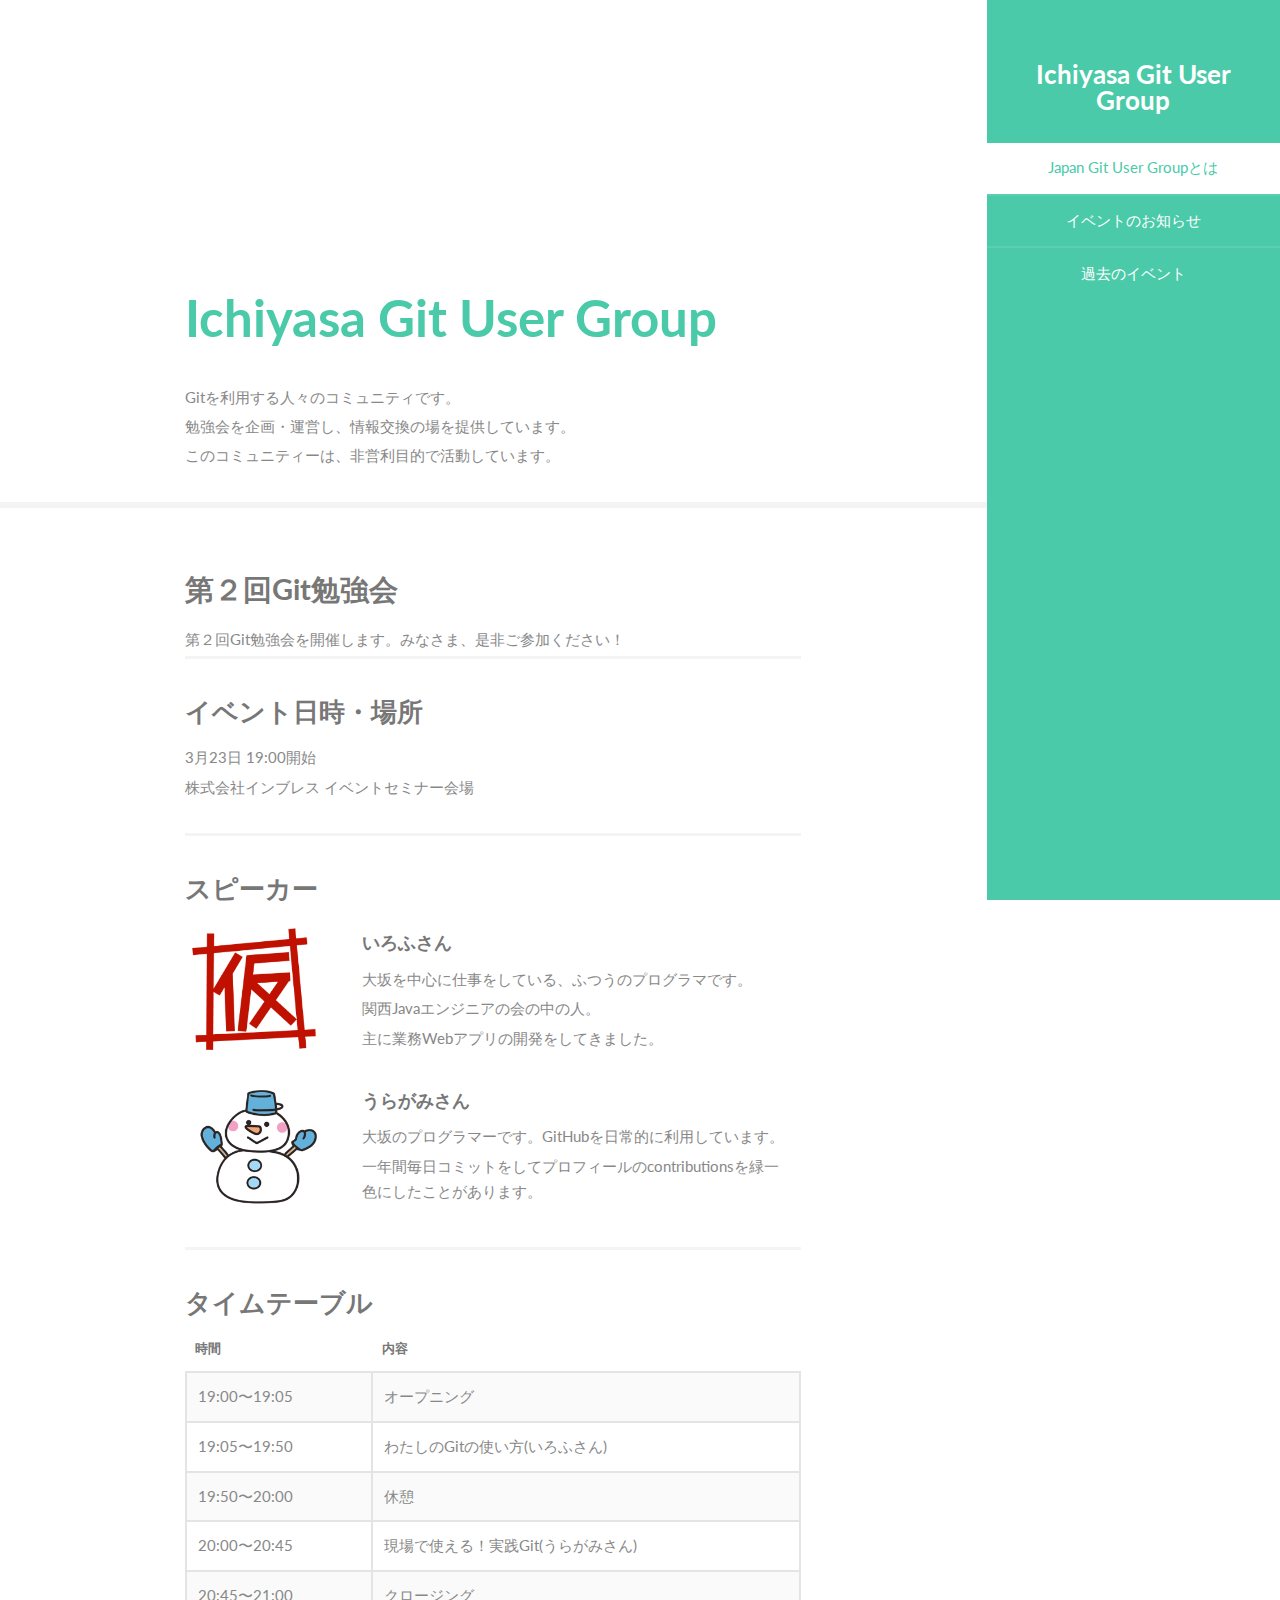
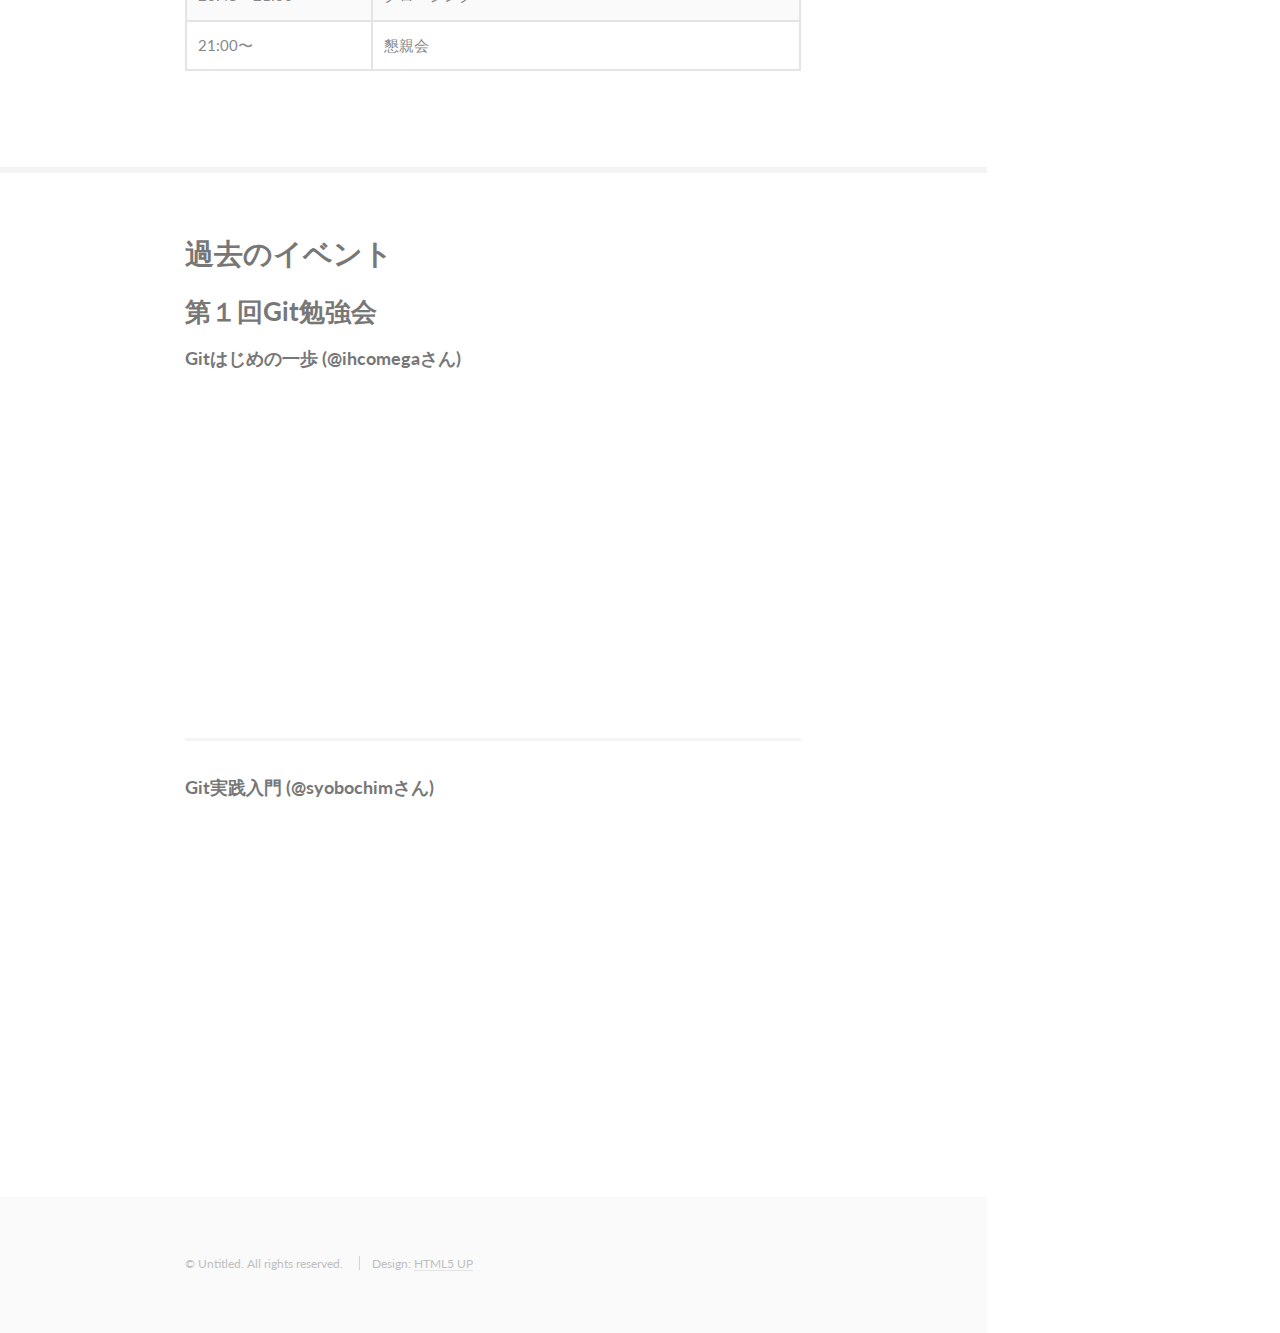
==== commit ae761f16: "Merge branch 'master' into speakers-info" ====
--- a/index.html
+++ b/index.html
@@ -60,17 +60,21 @@
                     <article>
                         <h3>スピーカー</h3>
                         <div class="speaker">
+                            <!--TODO : プロフィール画像を受け取ったら更新する-->
                             <img src="images/speaker1.png" alt="" class="image"/>
                             <div class="inner">
-                                <h4>1人目: 未定</h4>
-                                <p>1人目のプロフィール</p>
+                                <h4>いろふさん</h4>
+                                <p>大坂を中心に仕事をしている、ふつうのプログラマです。</p>
+                                <p>関西Javaエンジニアの会の中の人。</p>
+                                <p>主に業務Webアプリの開発をしてきました。</p>
                             </div>
                         </div>
                         <div class="speaker">
                             <img src="images/speaker2.png" alt="" class="image"/>
                             <div class="inner">
-                                <h4>2人目: 未定</h4>
-                                <p>2人目のプロフィール</p>
+                                <h4>うらがみさん</h4>
+                                <p>大坂のプログラマーです。GitHubを日常的に利用しています。</p>
+                                <p>一年間毎日コミットをしてプロフィールのcontributionsを緑一色にしたことがあります。</p>
                             </div>
                         </div>
                     </article>
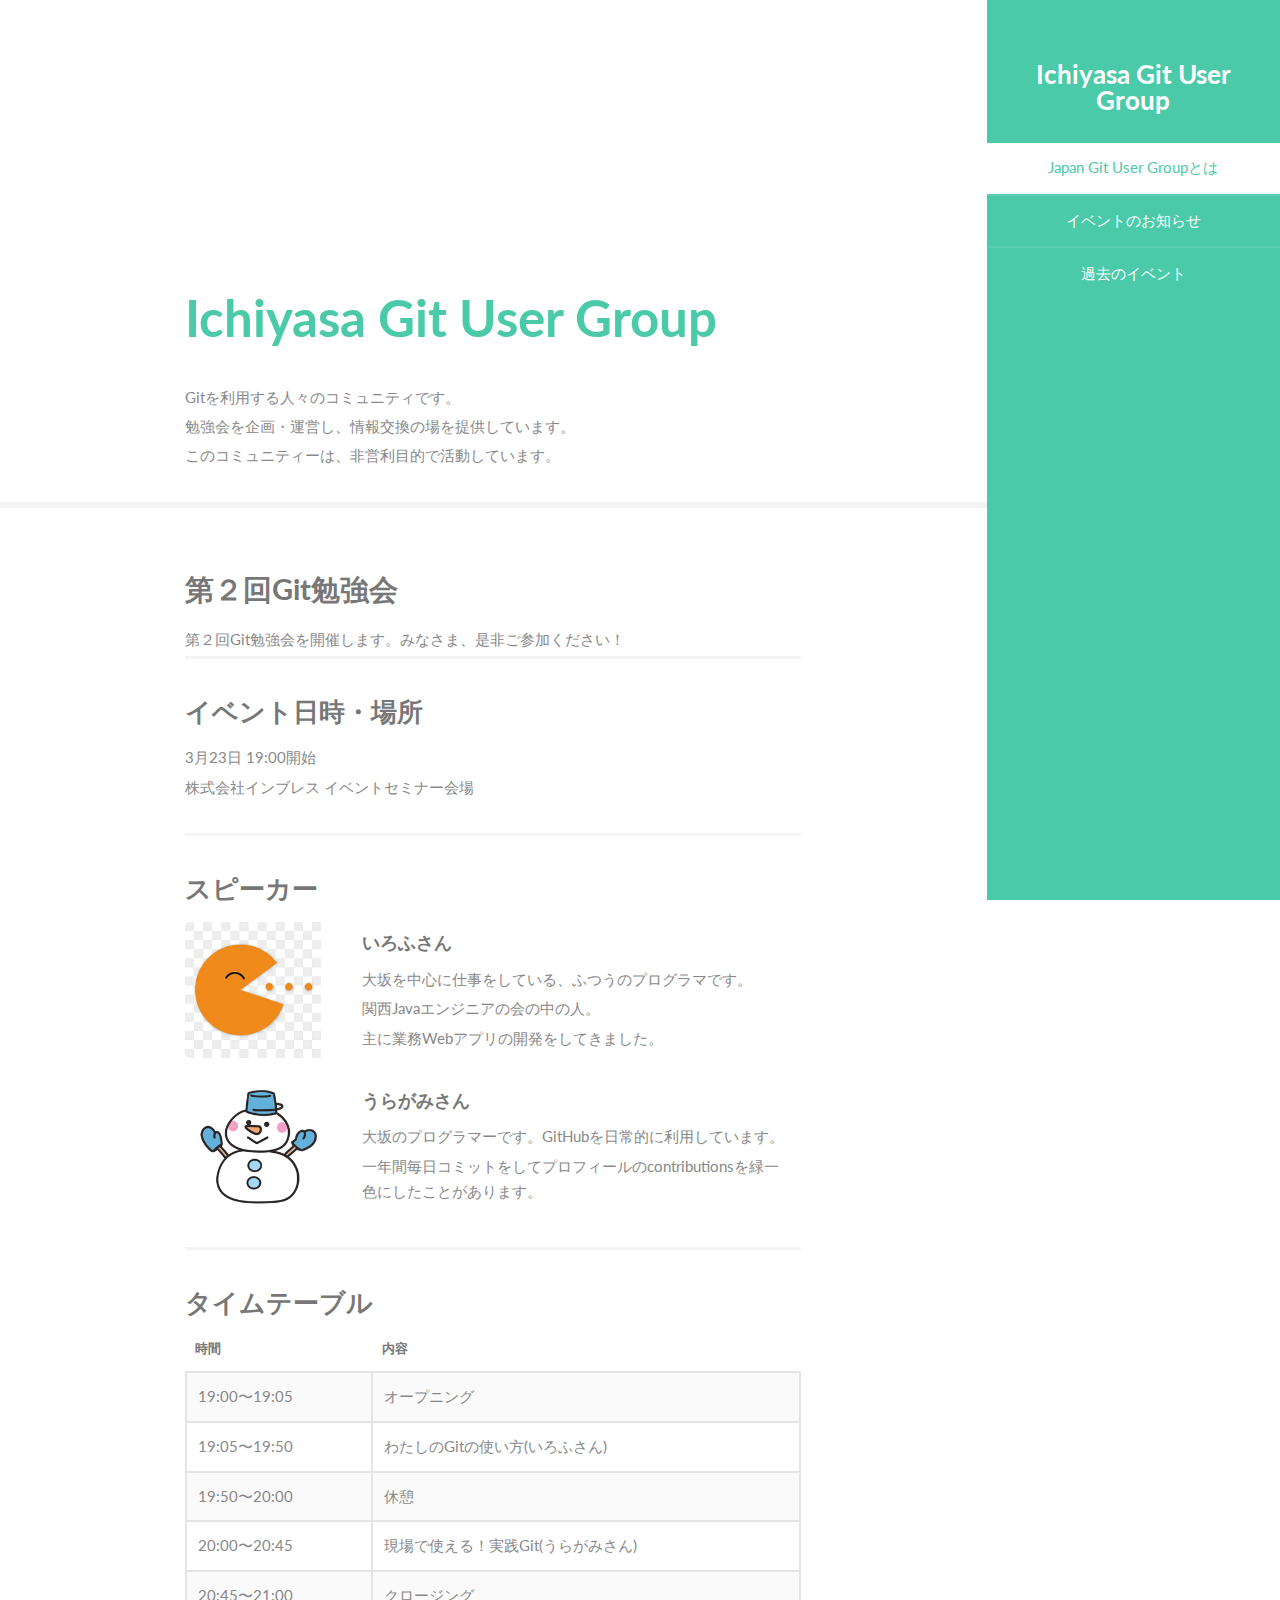
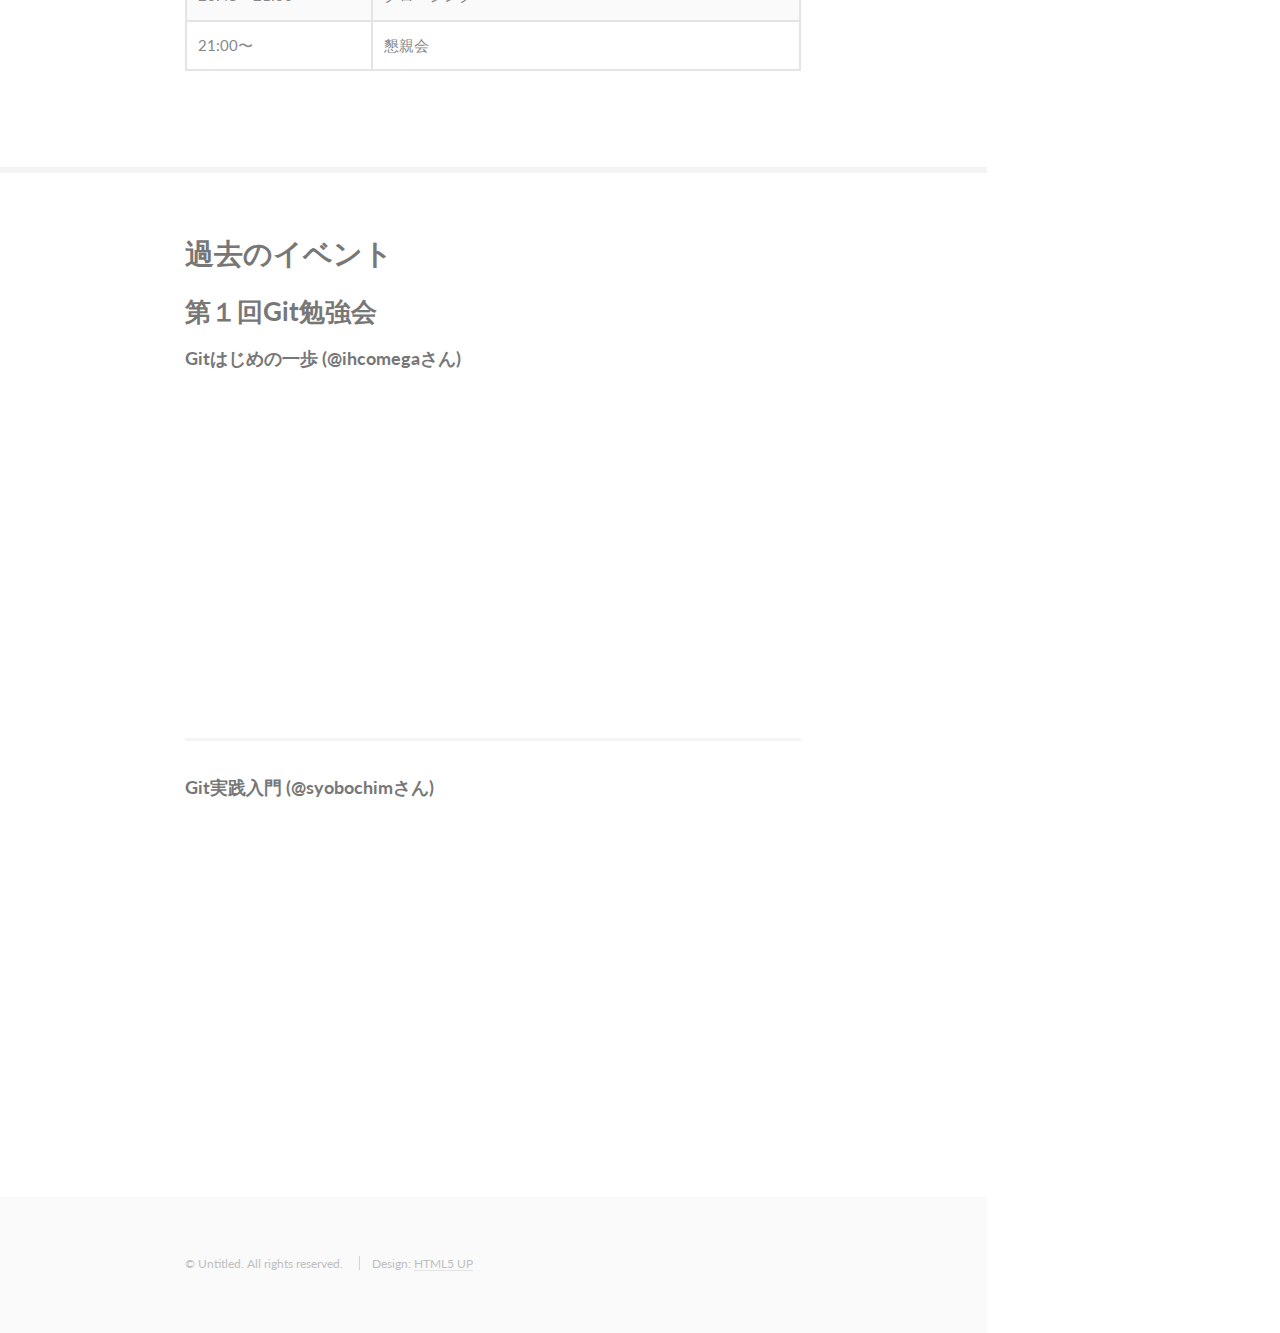
==== commit 34661c55: "いろふさんのプロフィール画像を追加した" ====
--- a/index.html
+++ b/index.html
@@ -60,7 +60,6 @@
                     <article>
                         <h3>スピーカー</h3>
                         <div class="speaker">
-                            <!--TODO : プロフィール画像を受け取ったら更新する-->
                             <img src="images/speaker1.png" alt="" class="image"/>
                             <div class="inner">
                                 <h4>いろふさん</h4>
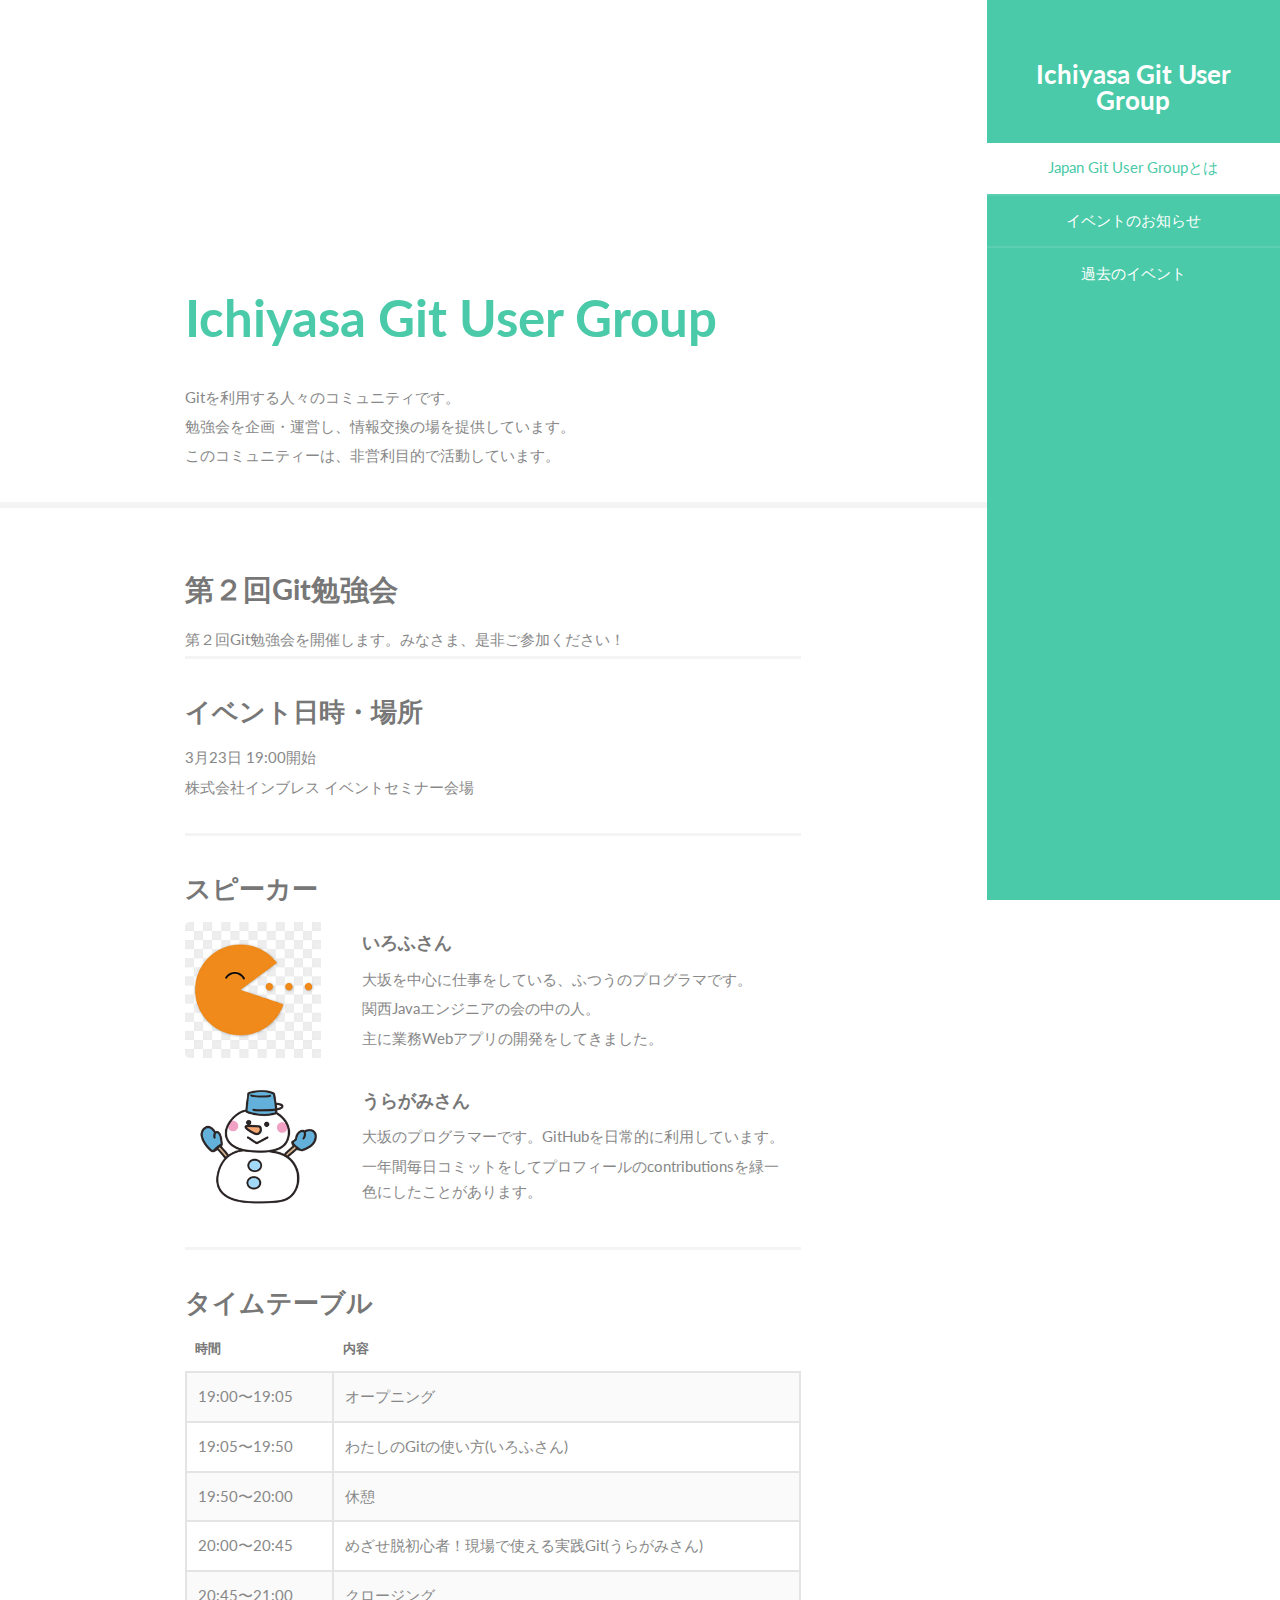
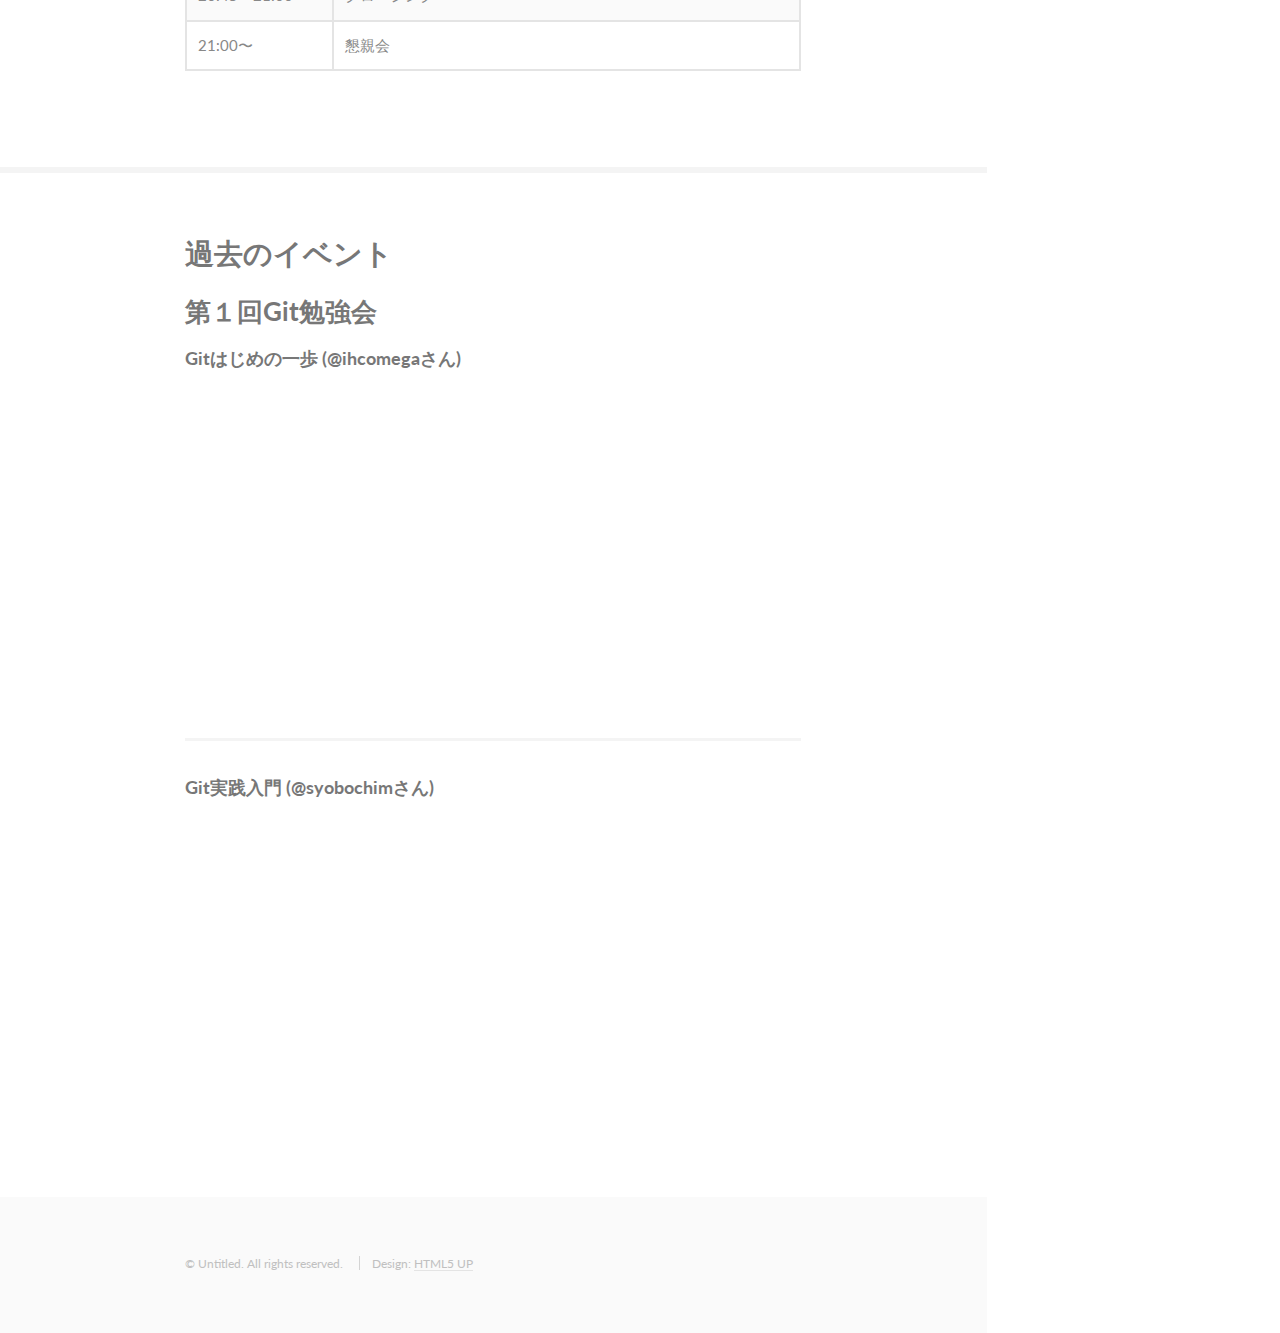
==== commit 062d8ecb: "うらがみさんのセッションタイトルを更新した" ====
--- a/index.html
+++ b/index.html
@@ -102,7 +102,7 @@
                                 </tr>
                                 <tr>
                                     <td>20:00〜20:45</td>
-                                    <td>現場で使える！実践Git(うらがみさん)</td>
+                                    <td>めざせ脱初心者！現場で使える実践Git(うらがみさん)</td>
                                 </tr>
                                 <tr>
                                     <td>20:45〜21:00</td>
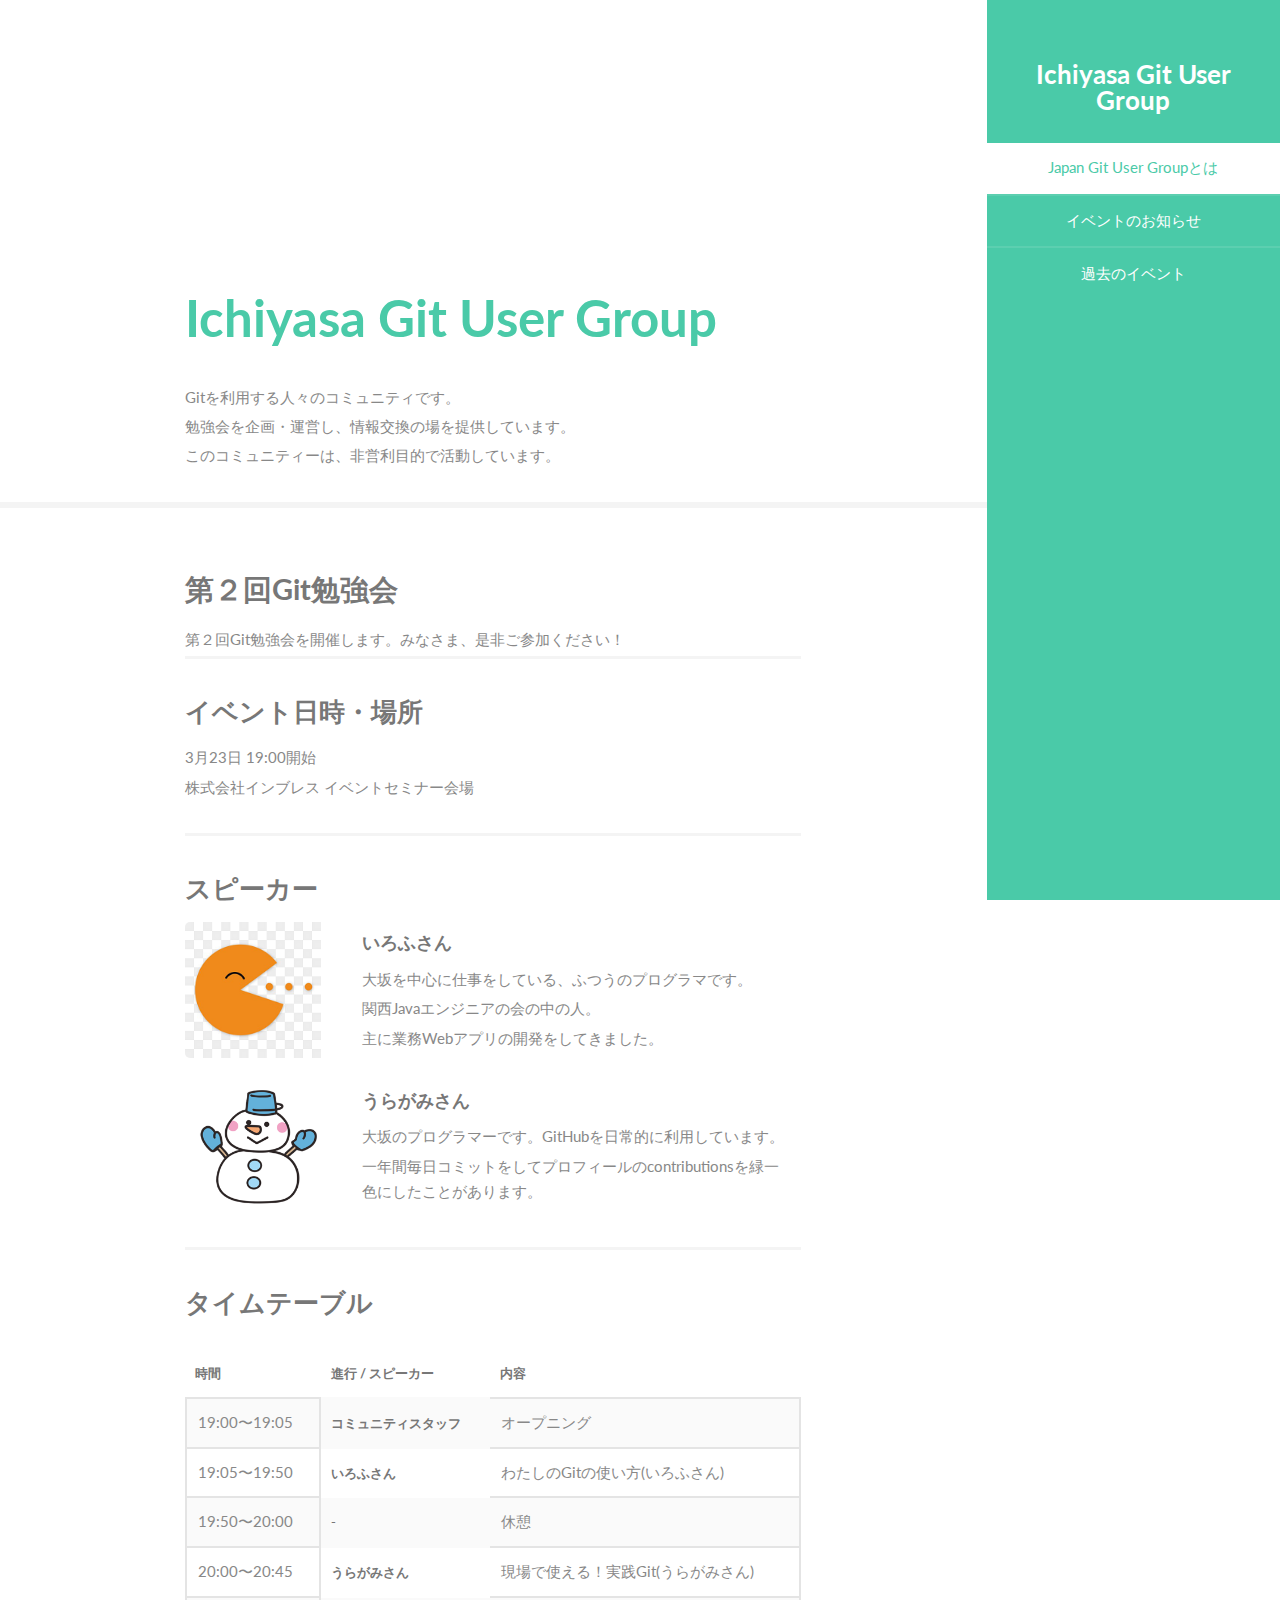
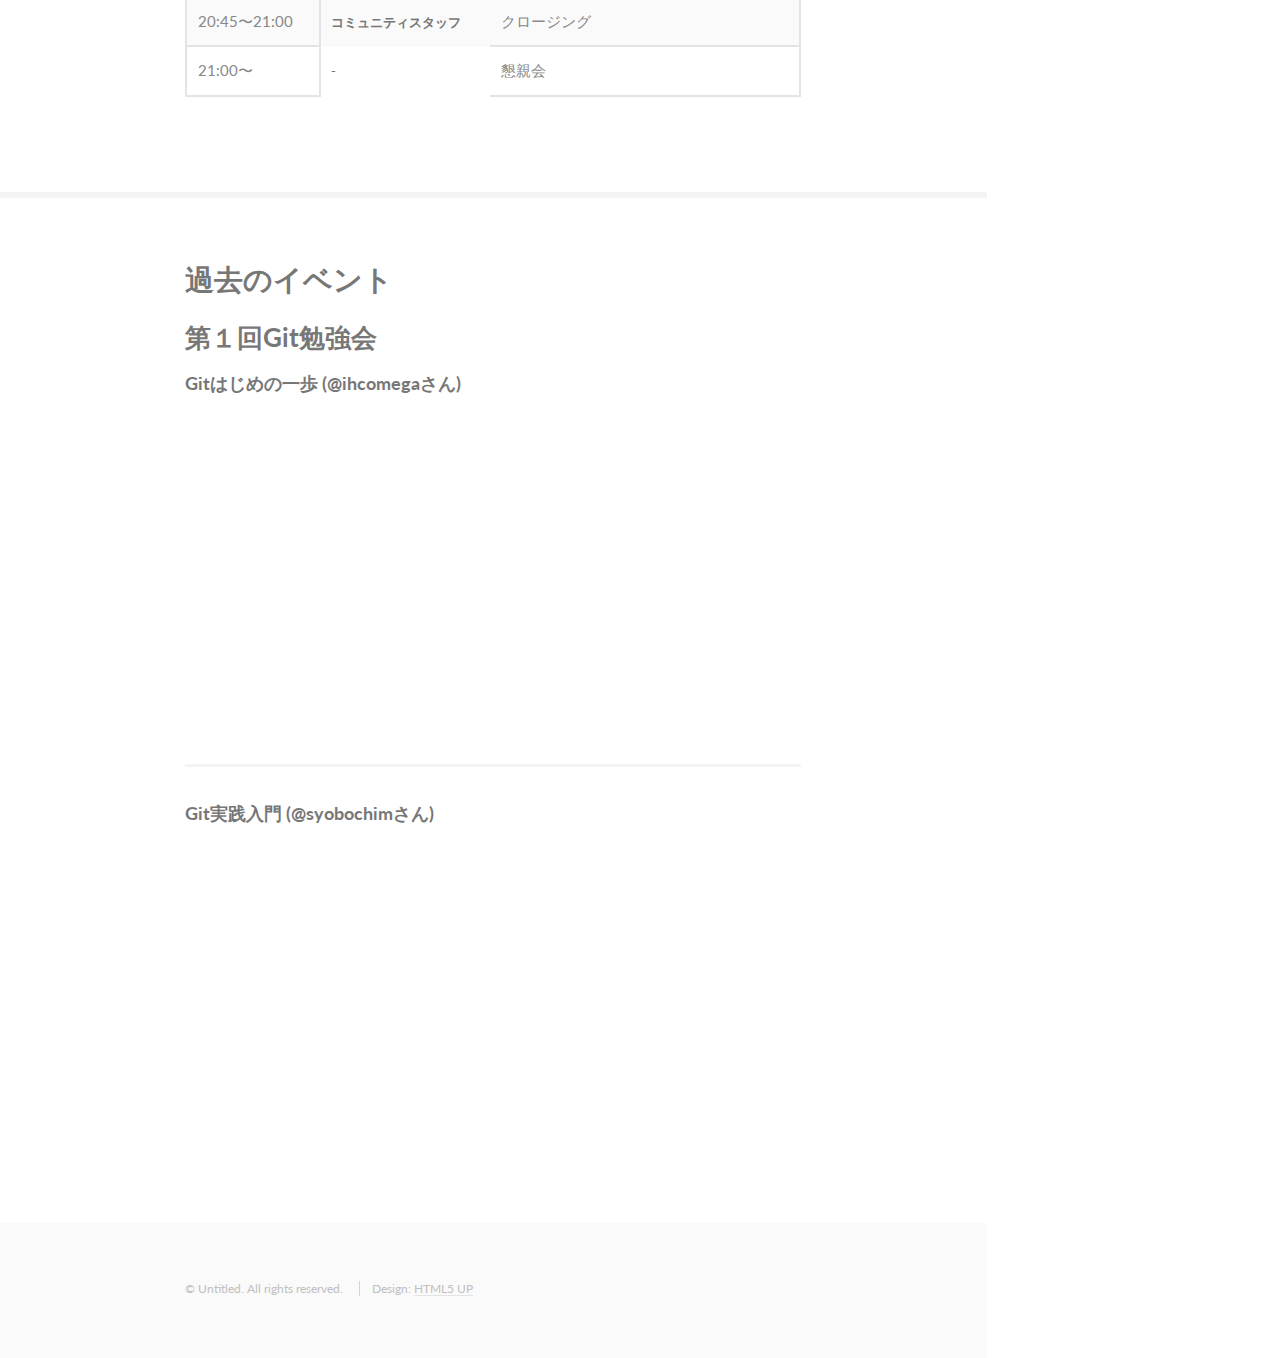
==== commit f6c5736b: "タイムテーブルのレイアウトを変更した" ====
--- a/index.html
+++ b/index.html
@@ -84,32 +84,39 @@
                                 <thead>
                                 <tr>
                                     <th>時間</th>
+				　　<th>進行 / スピーカー</th>
                                     <th>内容</th>
                                 </tr>
                                 </thead>
                                 <tbody>
                                 <tr>
                                     <td>19:00〜19:05</td>
+				    <th>コミュニティスタッフ</th>
                                     <td>オープニング</td>
                                 </tr>
                                 <tr>
                                     <td>19:05〜19:50</td>
+				　　<th>いろふさん</th>
                                     <td>わたしのGitの使い方(いろふさん)</td>
                                 </tr>
                                 <tr>
                                     <td>19:50〜20:00</td>
+				    <th> - </th>
                                     <td>休憩</td>
                                 </tr>
                                 <tr>
                                     <td>20:00〜20:45</td>
-                                    <td>めざせ脱初心者！現場で使える実践Git(うらがみさん)</td>
+			　　　　　 　<th>うらがみさん</th>
+                                    <td>現場で使える！実践Git(うらがみさん)</td>
                                 </tr>
                                 <tr>
                                     <td>20:45〜21:00</td>
+				    <th>コミュニティスタッフ</th>
                                     <td>クロージング</td>
                                 </tr>
                                 <tr>
                                     <td>21:00〜</td>
+				    <th> - </th>
                                     <td>懇親会</td>
                                 </tr>
                                 </tbody>
@@ -162,4 +169,4 @@
 <script src="assets/js/main.js"></script>
 
 </body>
-</html>+</html>
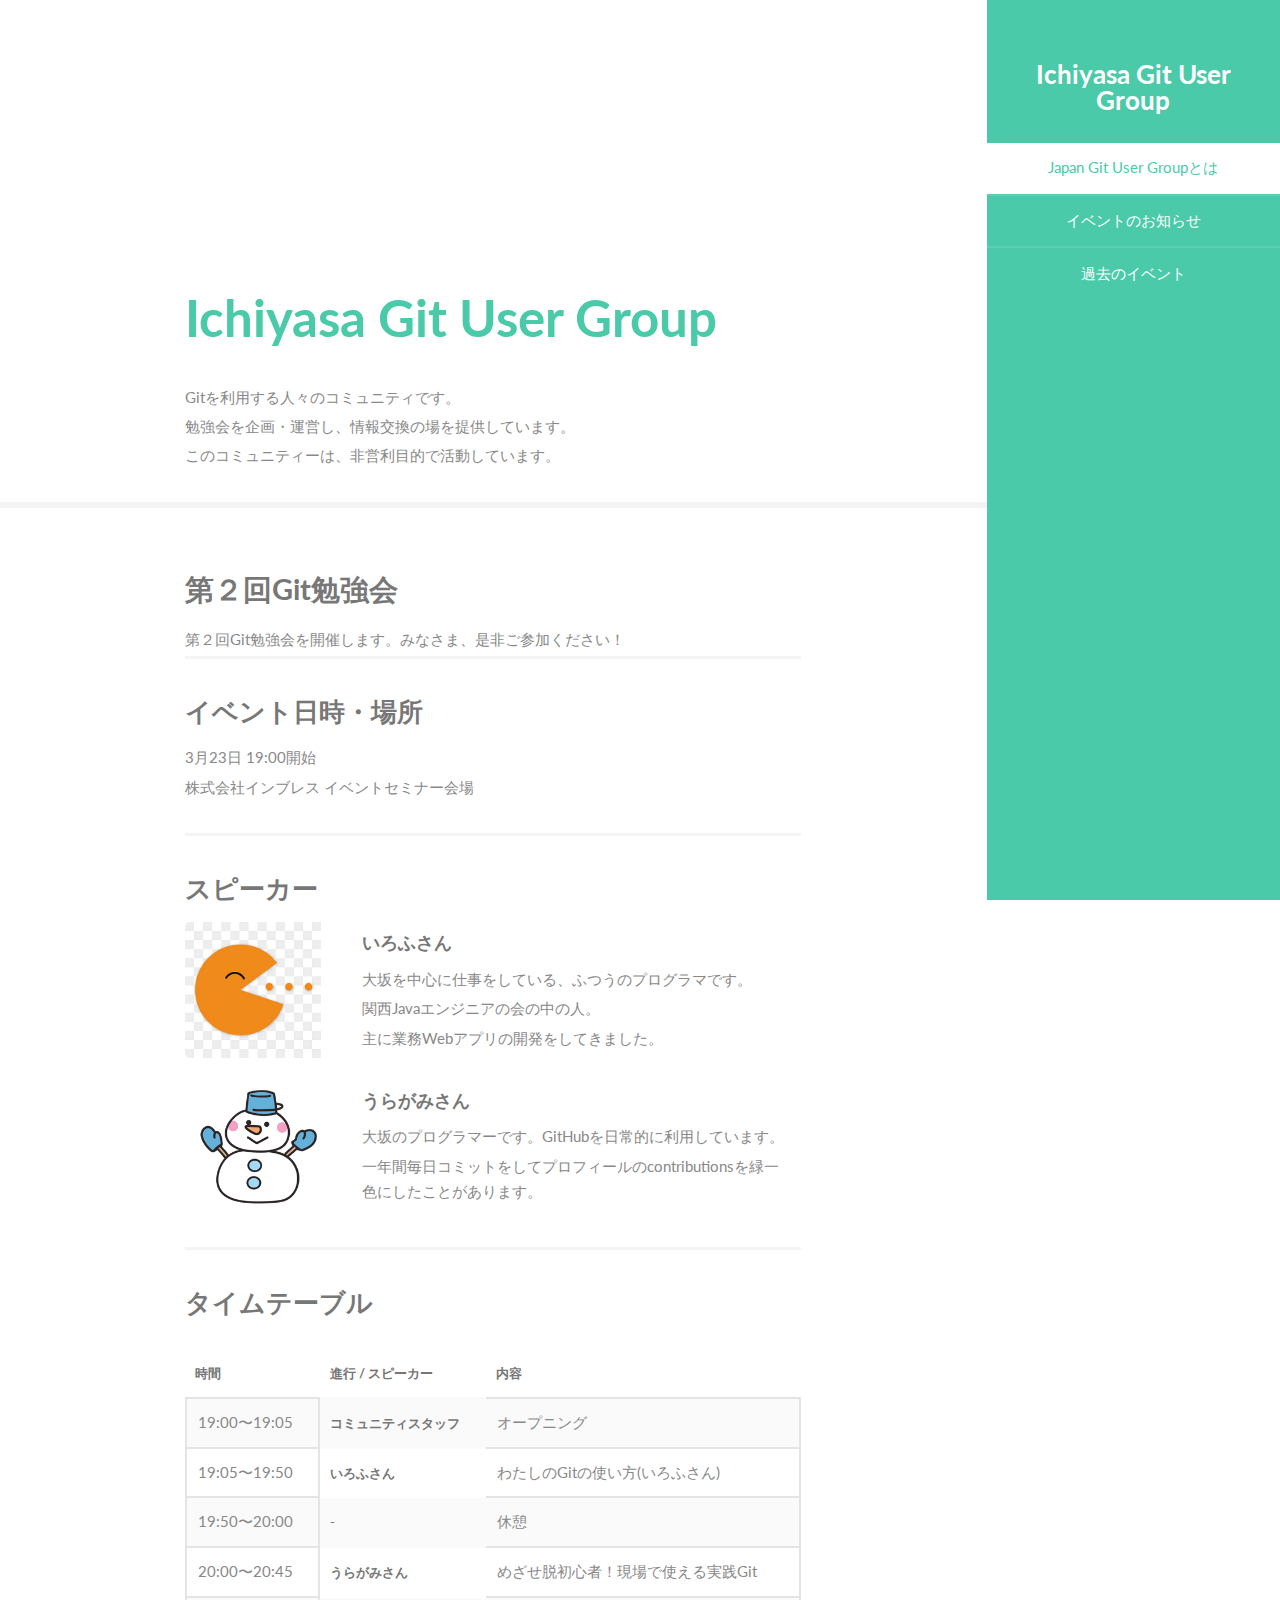
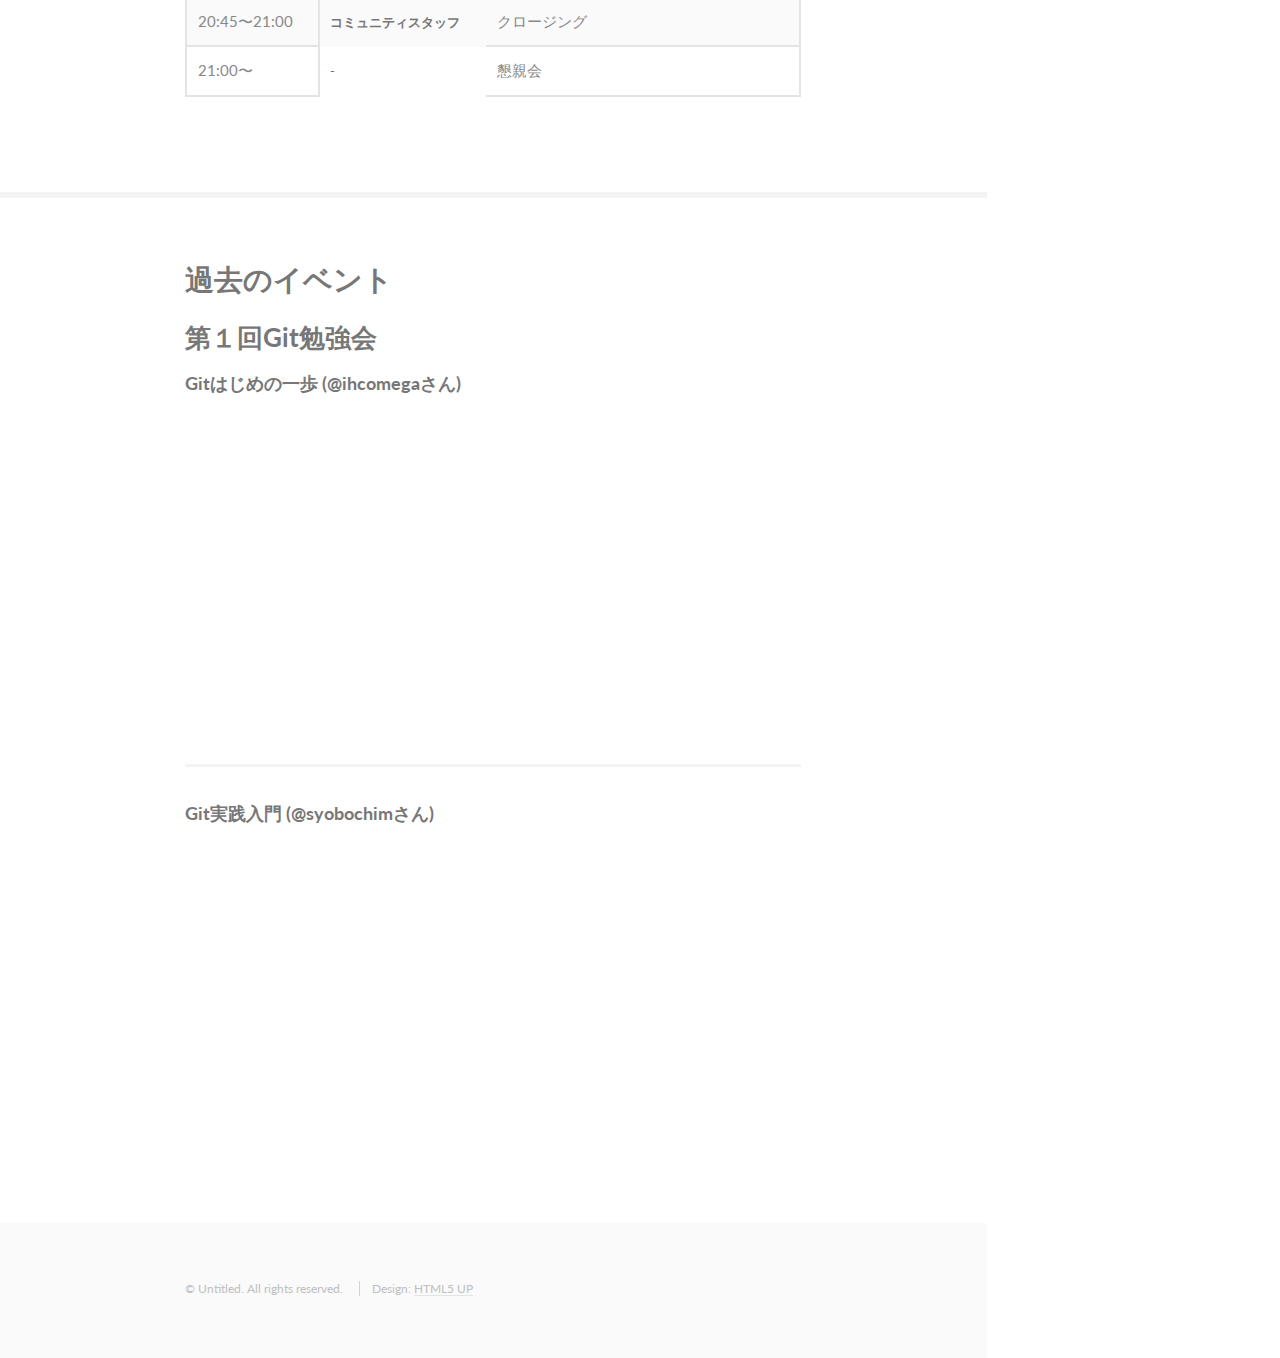
==== commit 36c467b0: "Merge branch 'master' into change-session-title" ====
--- a/index.html
+++ b/index.html
@@ -107,7 +107,7 @@
                                 <tr>
                                     <td>20:00〜20:45</td>
 			　　　　　 　<th>うらがみさん</th>
-                                    <td>現場で使える！実践Git(うらがみさん)</td>
+                                    <td>めざせ脱初心者！現場で使える実践Git</td>
                                 </tr>
                                 <tr>
                                     <td>20:45〜21:00</td>
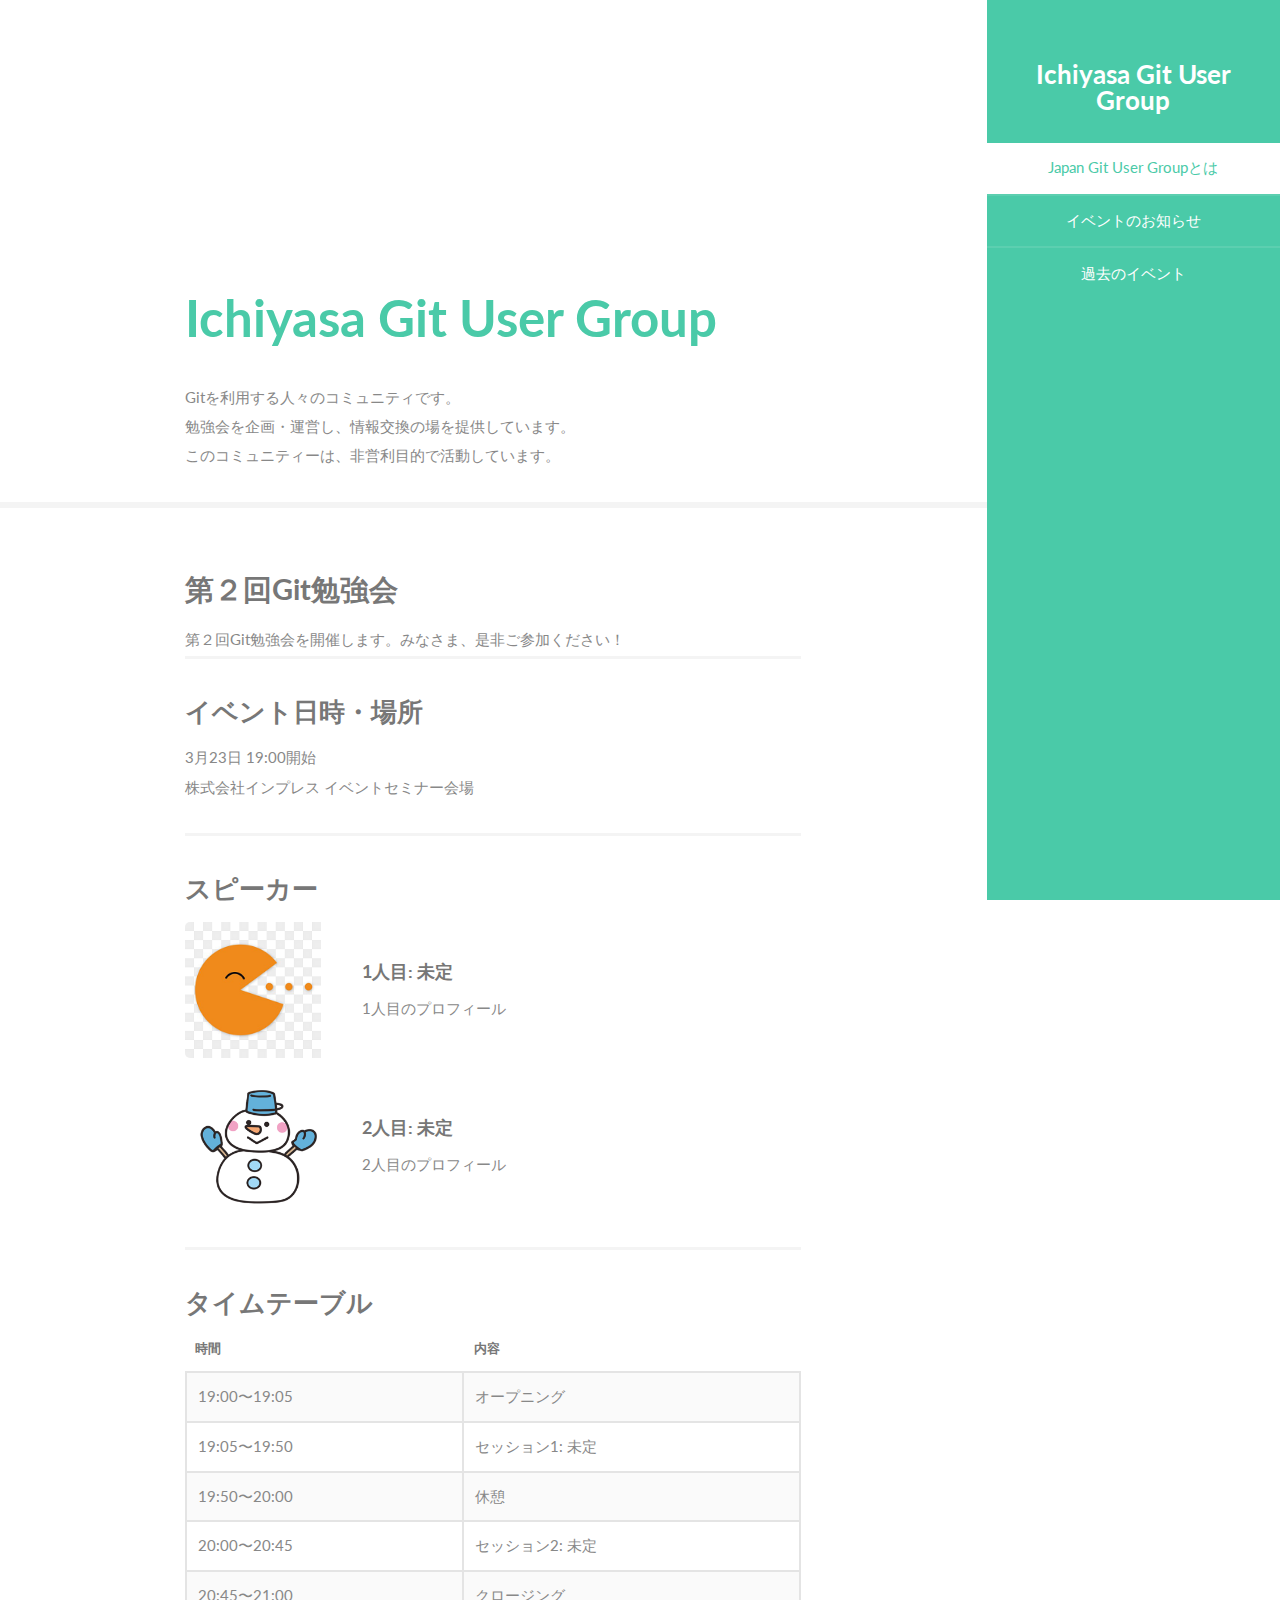
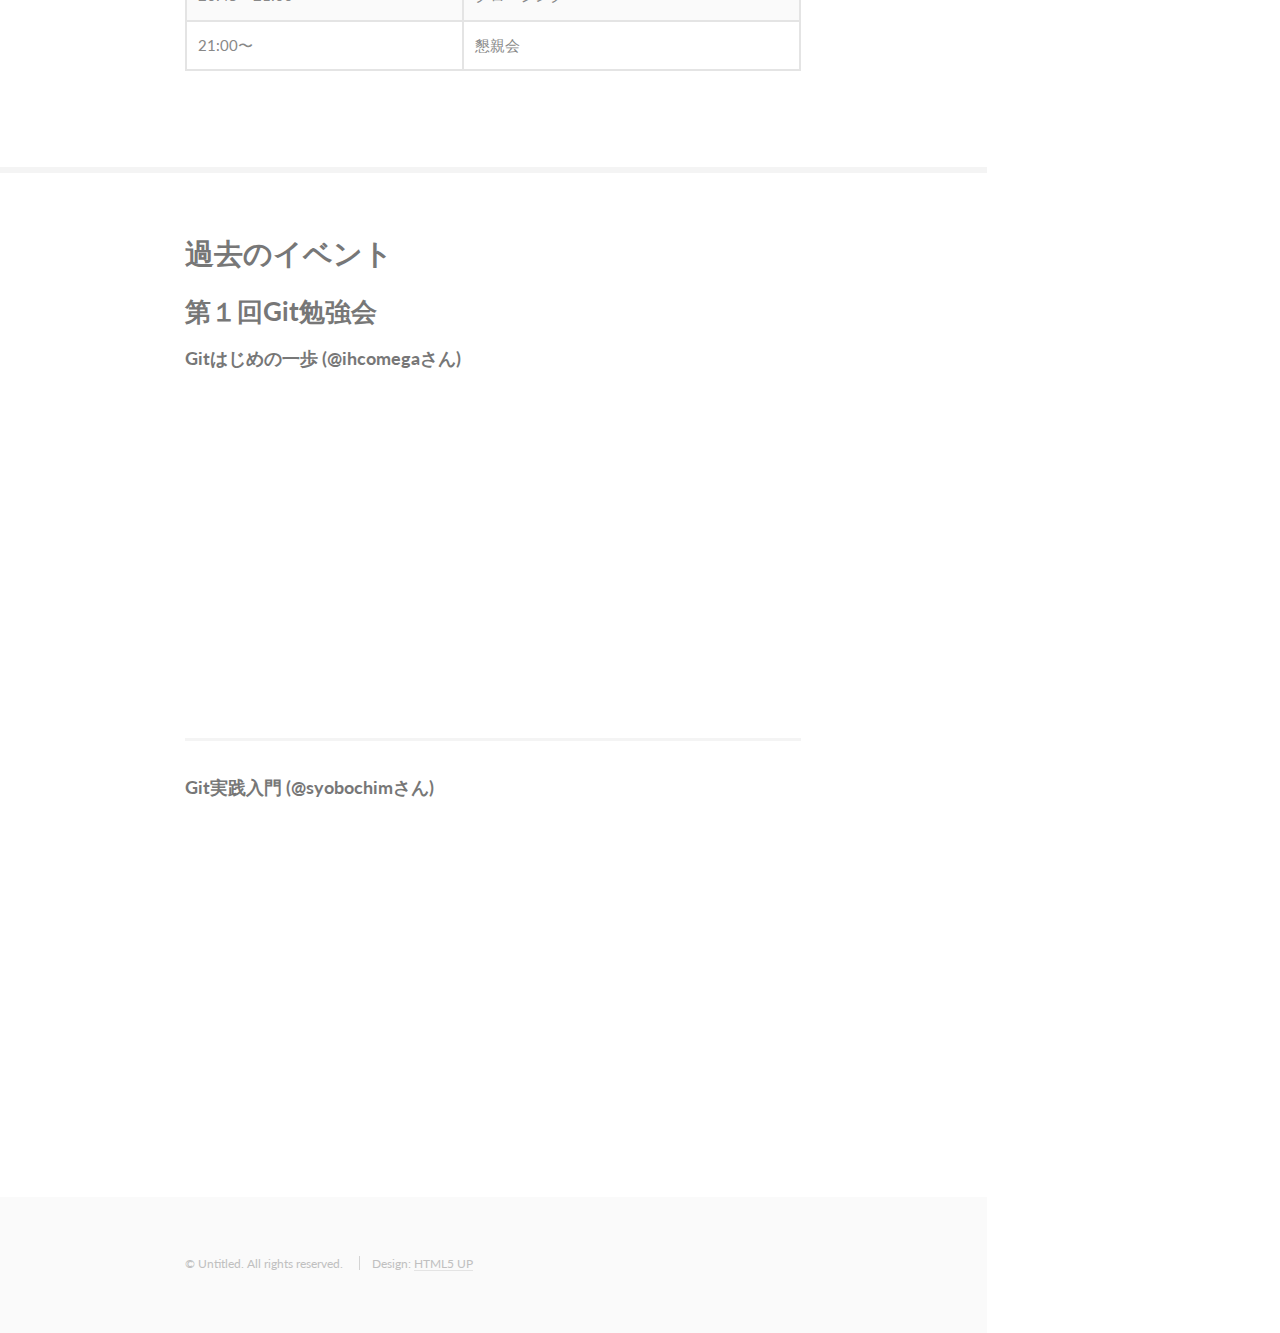
==== commit 11bb798b: "会場を株式会社インプレスに更新した" ====
--- a/index.html
+++ b/index.html
@@ -55,25 +55,22 @@
                     <article>
                         <h3>イベント日時・場所</h3>
                         <p>3月23日 19:00開始</p>
-                        <p>株式会社インブレス イベントセミナー会場</p>
+                        <p>株式会社インプレス イベントセミナー会場</p>
                     </article>
                     <article>
                         <h3>スピーカー</h3>
                         <div class="speaker">
                             <img src="images/speaker1.png" alt="" class="image"/>
                             <div class="inner">
-                                <h4>いろふさん</h4>
-                                <p>大坂を中心に仕事をしている、ふつうのプログラマです。</p>
-                                <p>関西Javaエンジニアの会の中の人。</p>
-                                <p>主に業務Webアプリの開発をしてきました。</p>
+                                <h4>1人目: 未定</h4>
+                                <p>1人目のプロフィール</p>
                             </div>
                         </div>
                         <div class="speaker">
                             <img src="images/speaker2.png" alt="" class="image"/>
                             <div class="inner">
-                                <h4>うらがみさん</h4>
-                                <p>大坂のプログラマーです。GitHubを日常的に利用しています。</p>
-                                <p>一年間毎日コミットをしてプロフィールのcontributionsを緑一色にしたことがあります。</p>
+                                <h4>2人目: 未定</h4>
+                                <p>2人目のプロフィール</p>
                             </div>
                         </div>
                     </article>
@@ -84,39 +81,32 @@
                                 <thead>
                                 <tr>
                                     <th>時間</th>
-				　　<th>進行 / スピーカー</th>
                                     <th>内容</th>
                                 </tr>
                                 </thead>
                                 <tbody>
                                 <tr>
                                     <td>19:00〜19:05</td>
-				    <th>コミュニティスタッフ</th>
                                     <td>オープニング</td>
                                 </tr>
                                 <tr>
                                     <td>19:05〜19:50</td>
-				　　<th>いろふさん</th>
-                                    <td>わたしのGitの使い方(いろふさん)</td>
+                                    <td>セッション1: 未定</td>
                                 </tr>
                                 <tr>
                                     <td>19:50〜20:00</td>
-				    <th> - </th>
                                     <td>休憩</td>
                                 </tr>
                                 <tr>
                                     <td>20:00〜20:45</td>
-			　　　　　 　<th>うらがみさん</th>
-                                    <td>めざせ脱初心者！現場で使える実践Git</td>
+                                    <td>セッション2: 未定</td>
                                 </tr>
                                 <tr>
                                     <td>20:45〜21:00</td>
-				    <th>コミュニティスタッフ</th>
                                     <td>クロージング</td>
                                 </tr>
                                 <tr>
                                     <td>21:00〜</td>
-				    <th> - </th>
                                     <td>懇親会</td>
                                 </tr>
                                 </tbody>
@@ -169,4 +159,4 @@
 <script src="assets/js/main.js"></script>
 
 </body>
-</html>
+</html>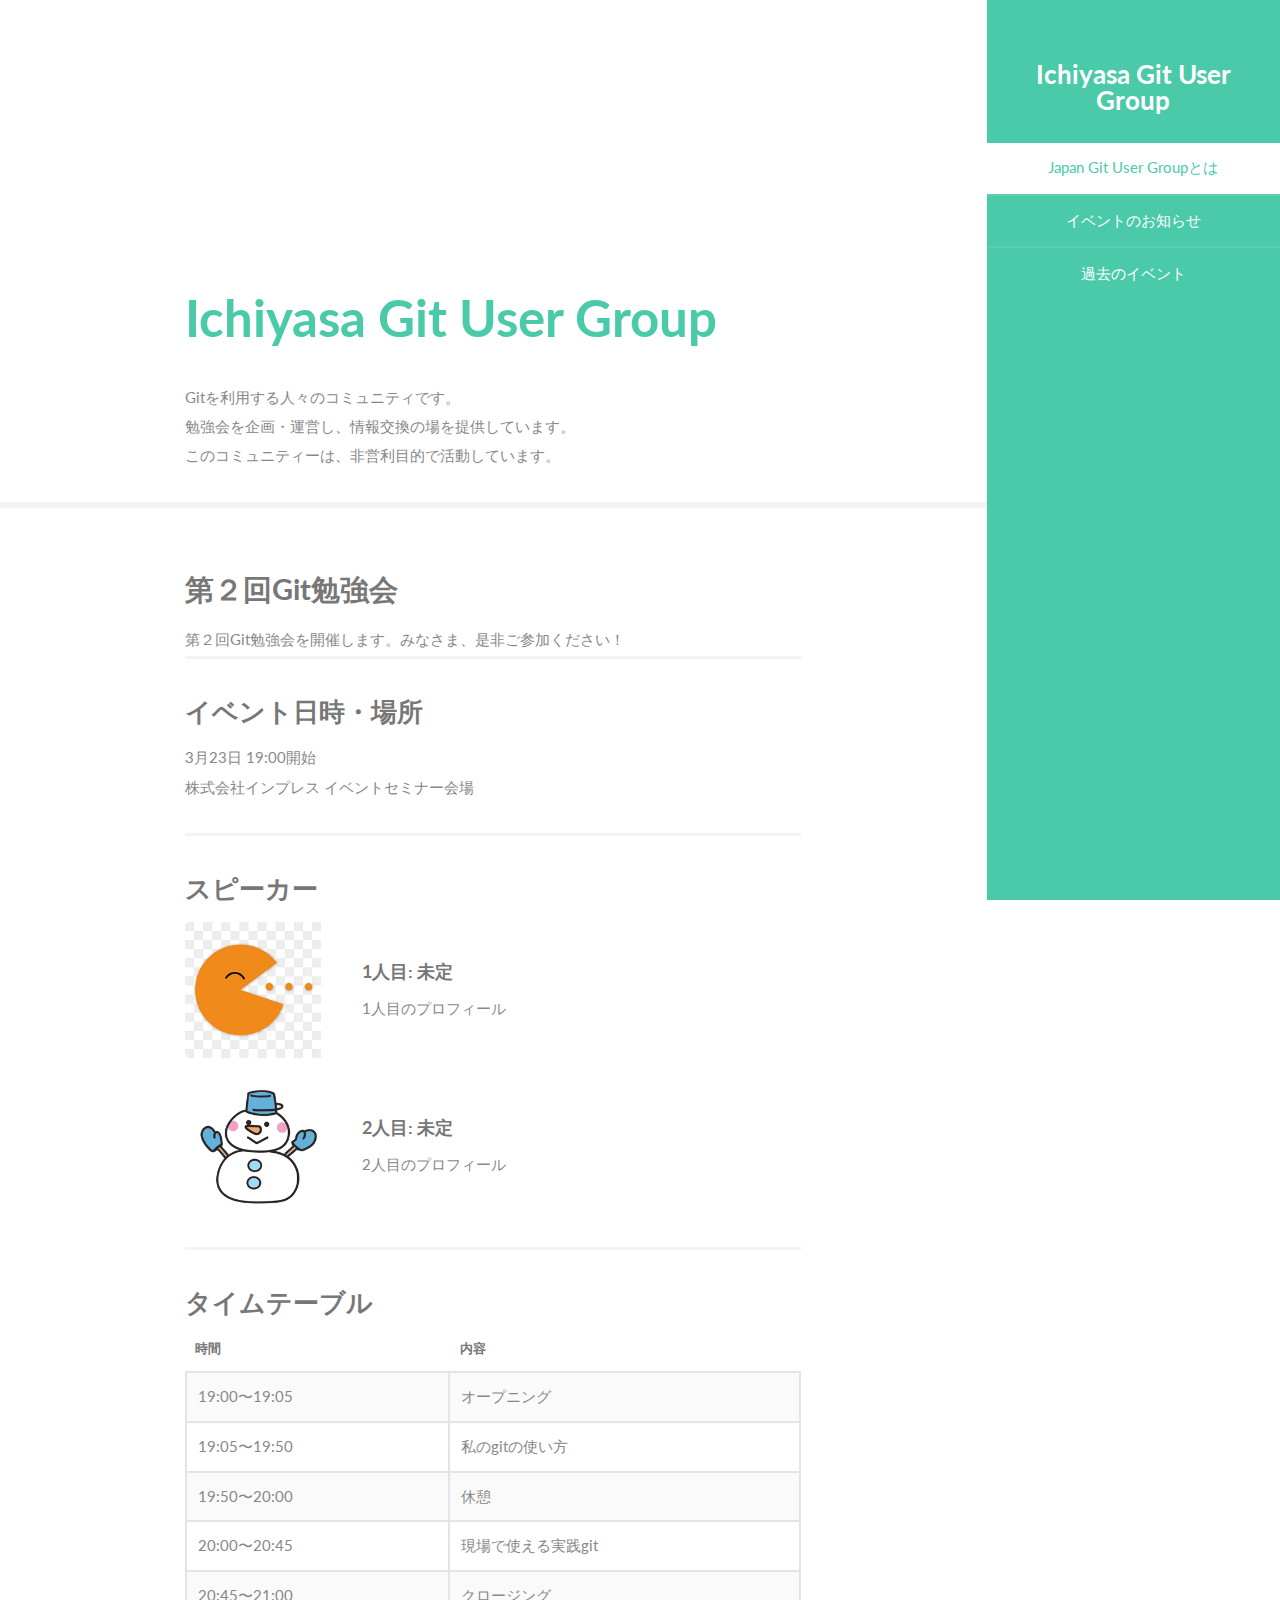
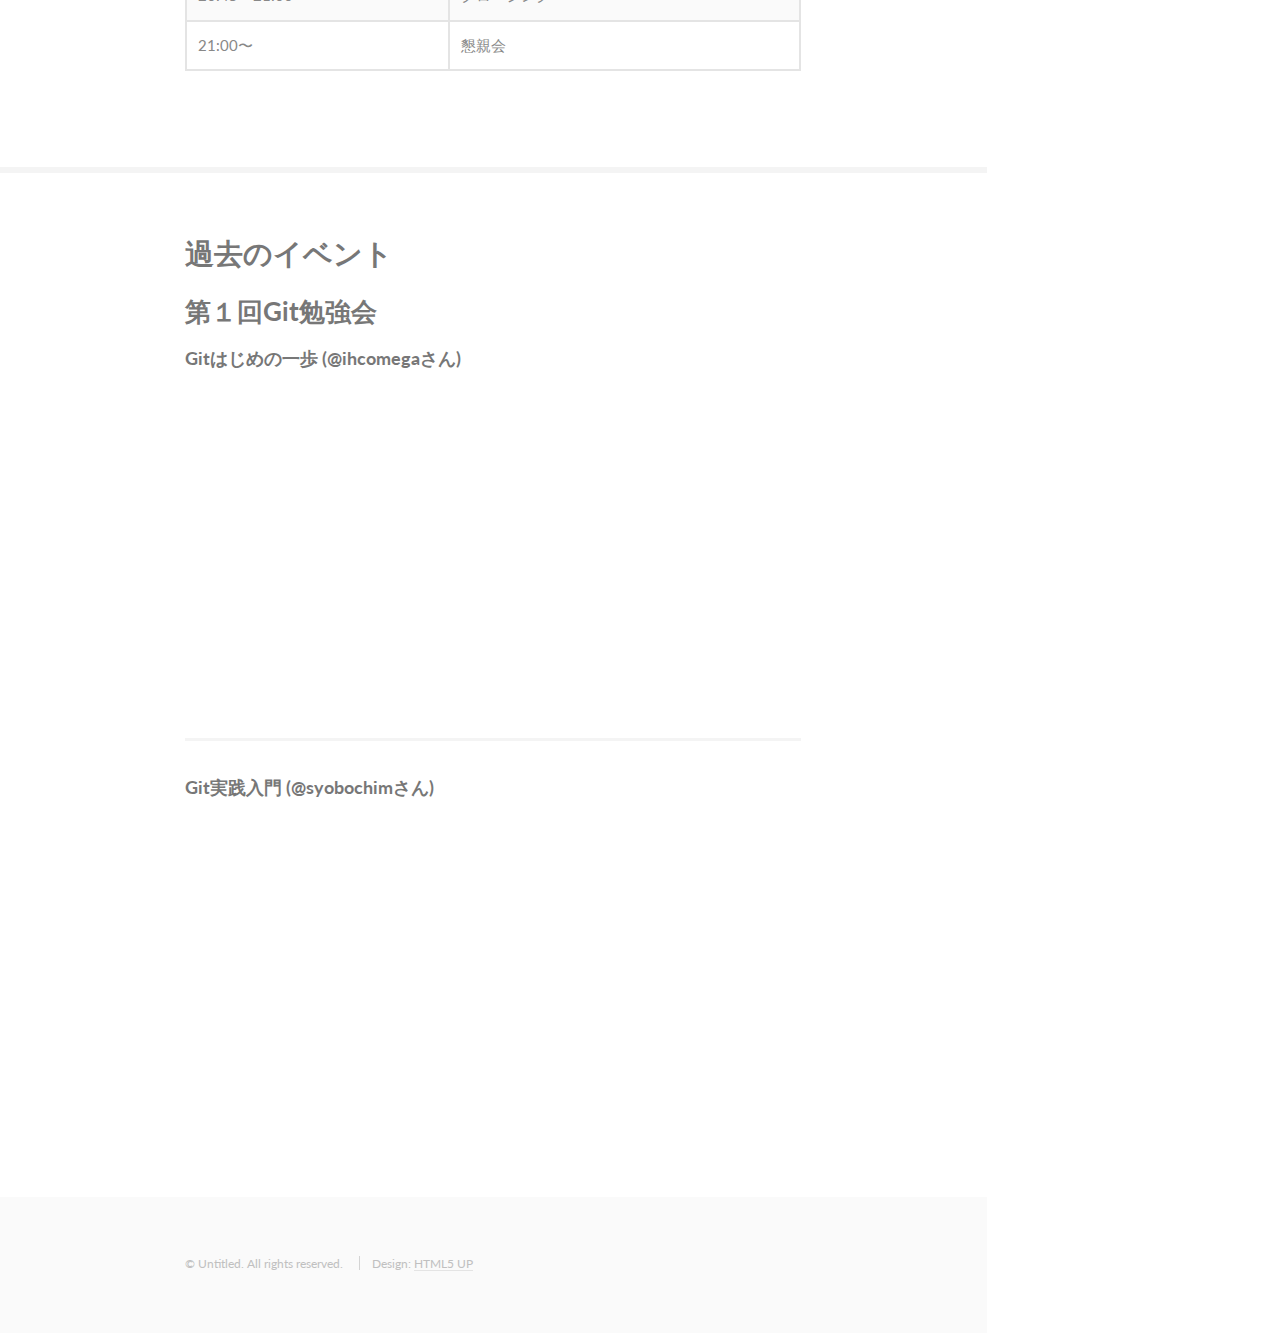
==== commit 47bc3b98: "セッション情報を記載した" ====
--- a/index.html
+++ b/index.html
@@ -91,7 +91,7 @@
                                 </tr>
                                 <tr>
                                     <td>19:05〜19:50</td>
-                                    <td>セッション1: 未定</td>
+                                    <td>私のgitの使い方</td>
                                 </tr>
                                 <tr>
                                     <td>19:50〜20:00</td>
@@ -99,7 +99,7 @@
                                 </tr>
                                 <tr>
                                     <td>20:00〜20:45</td>
-                                    <td>セッション2: 未定</td>
+                                    <td>現場で使える実践git</td>
                                 </tr>
                                 <tr>
                                     <td>20:45〜21:00</td>
